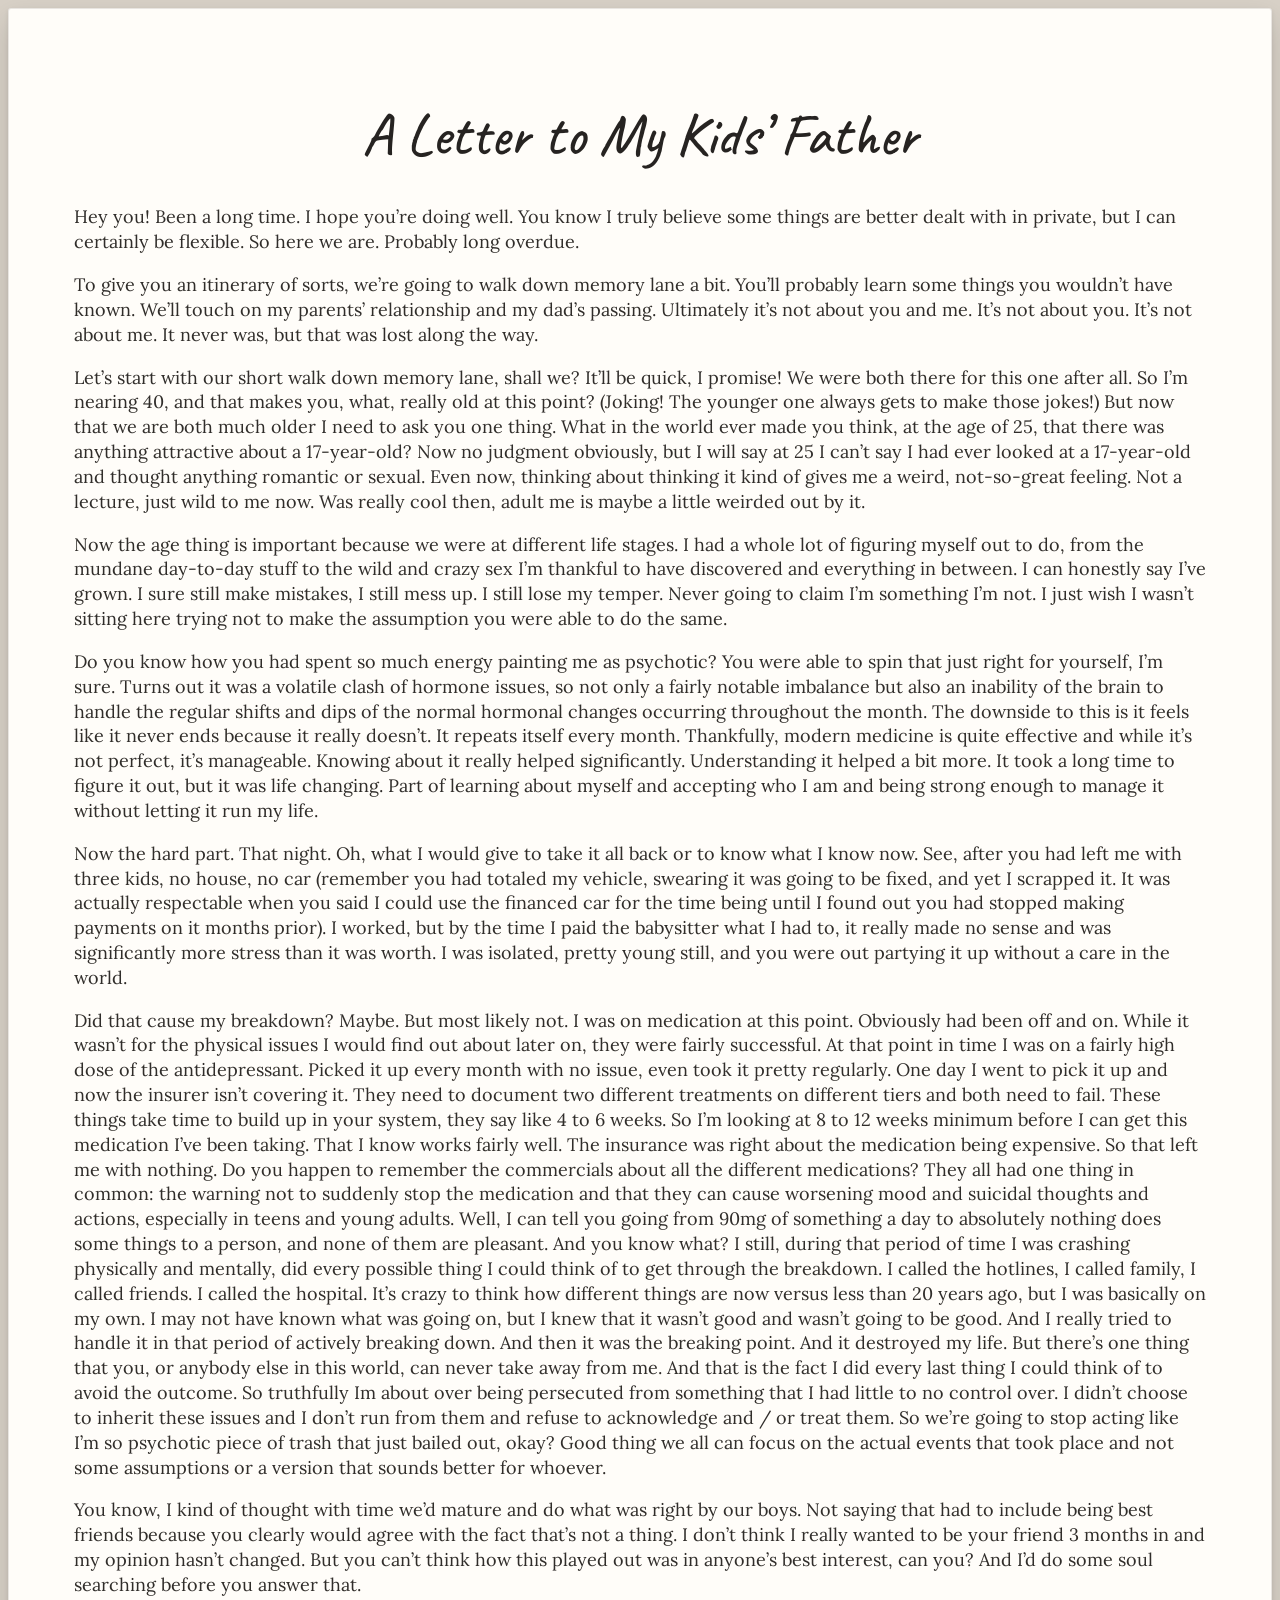
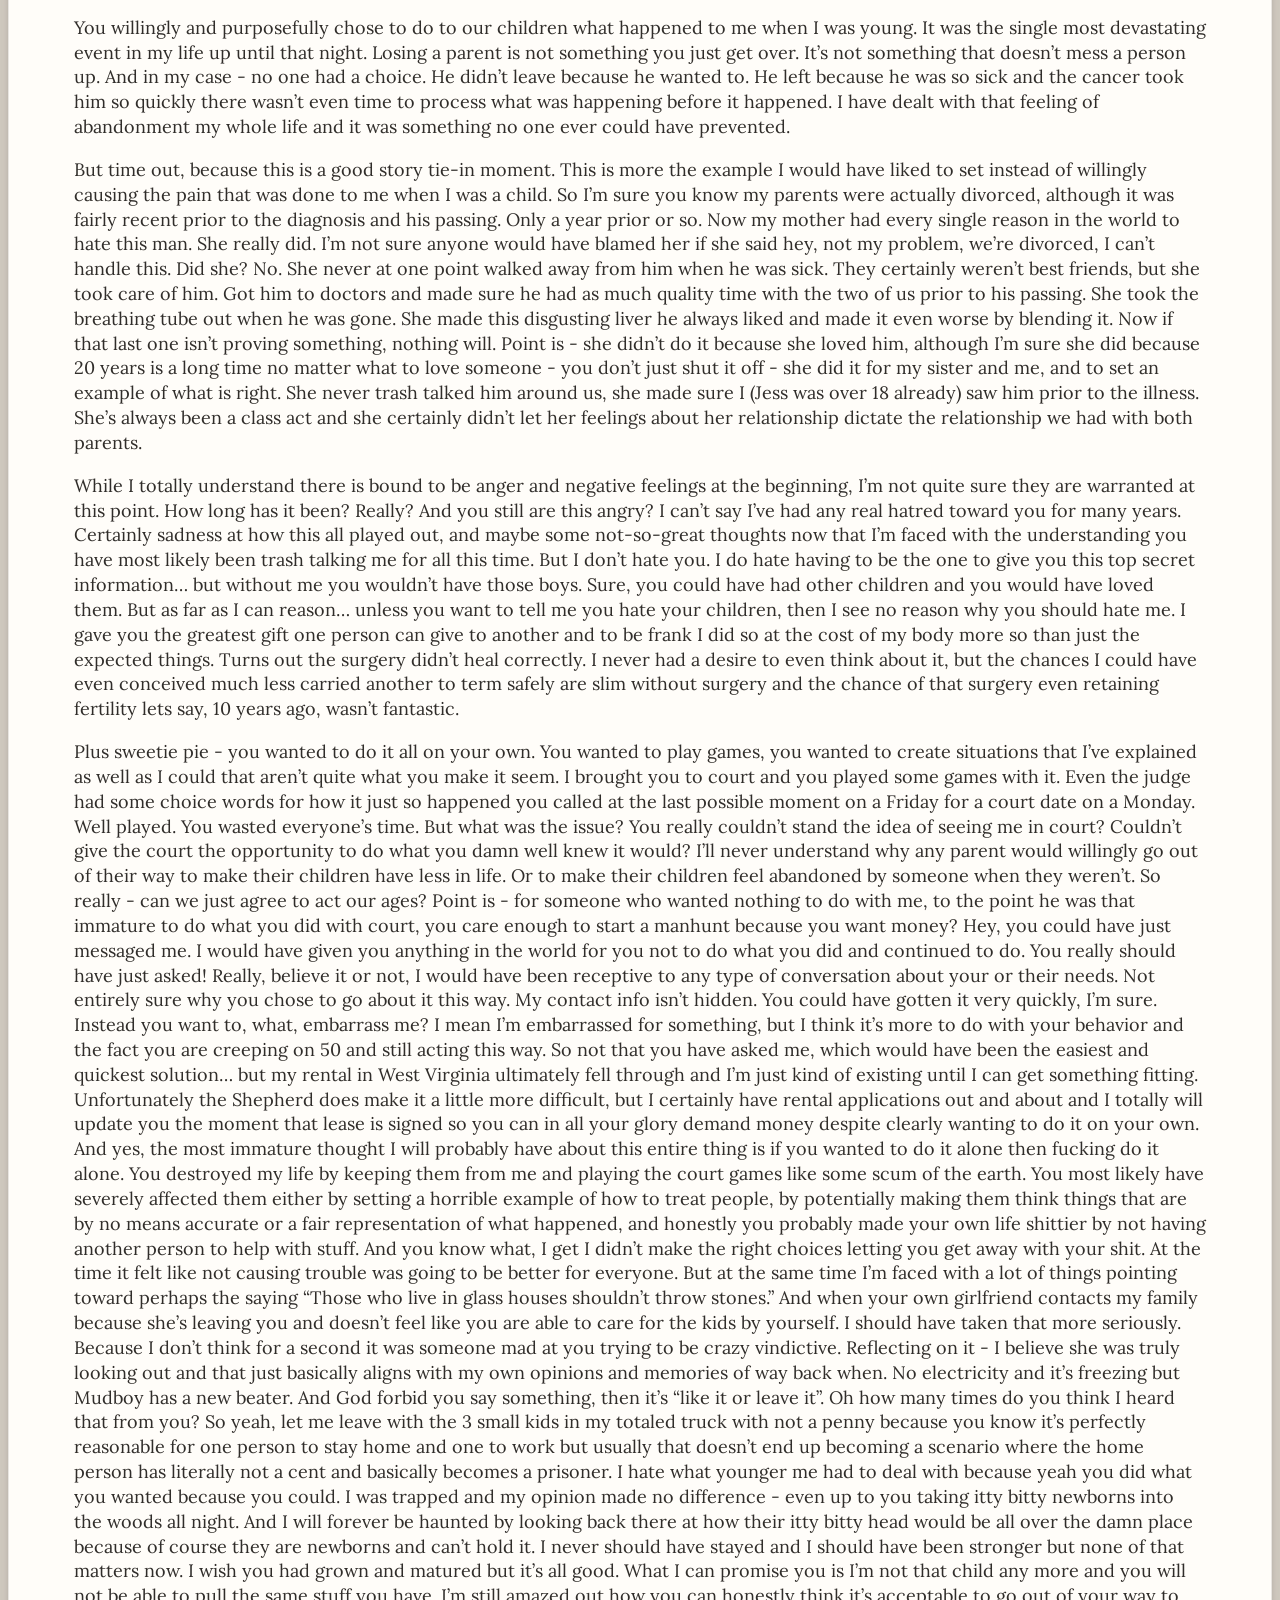
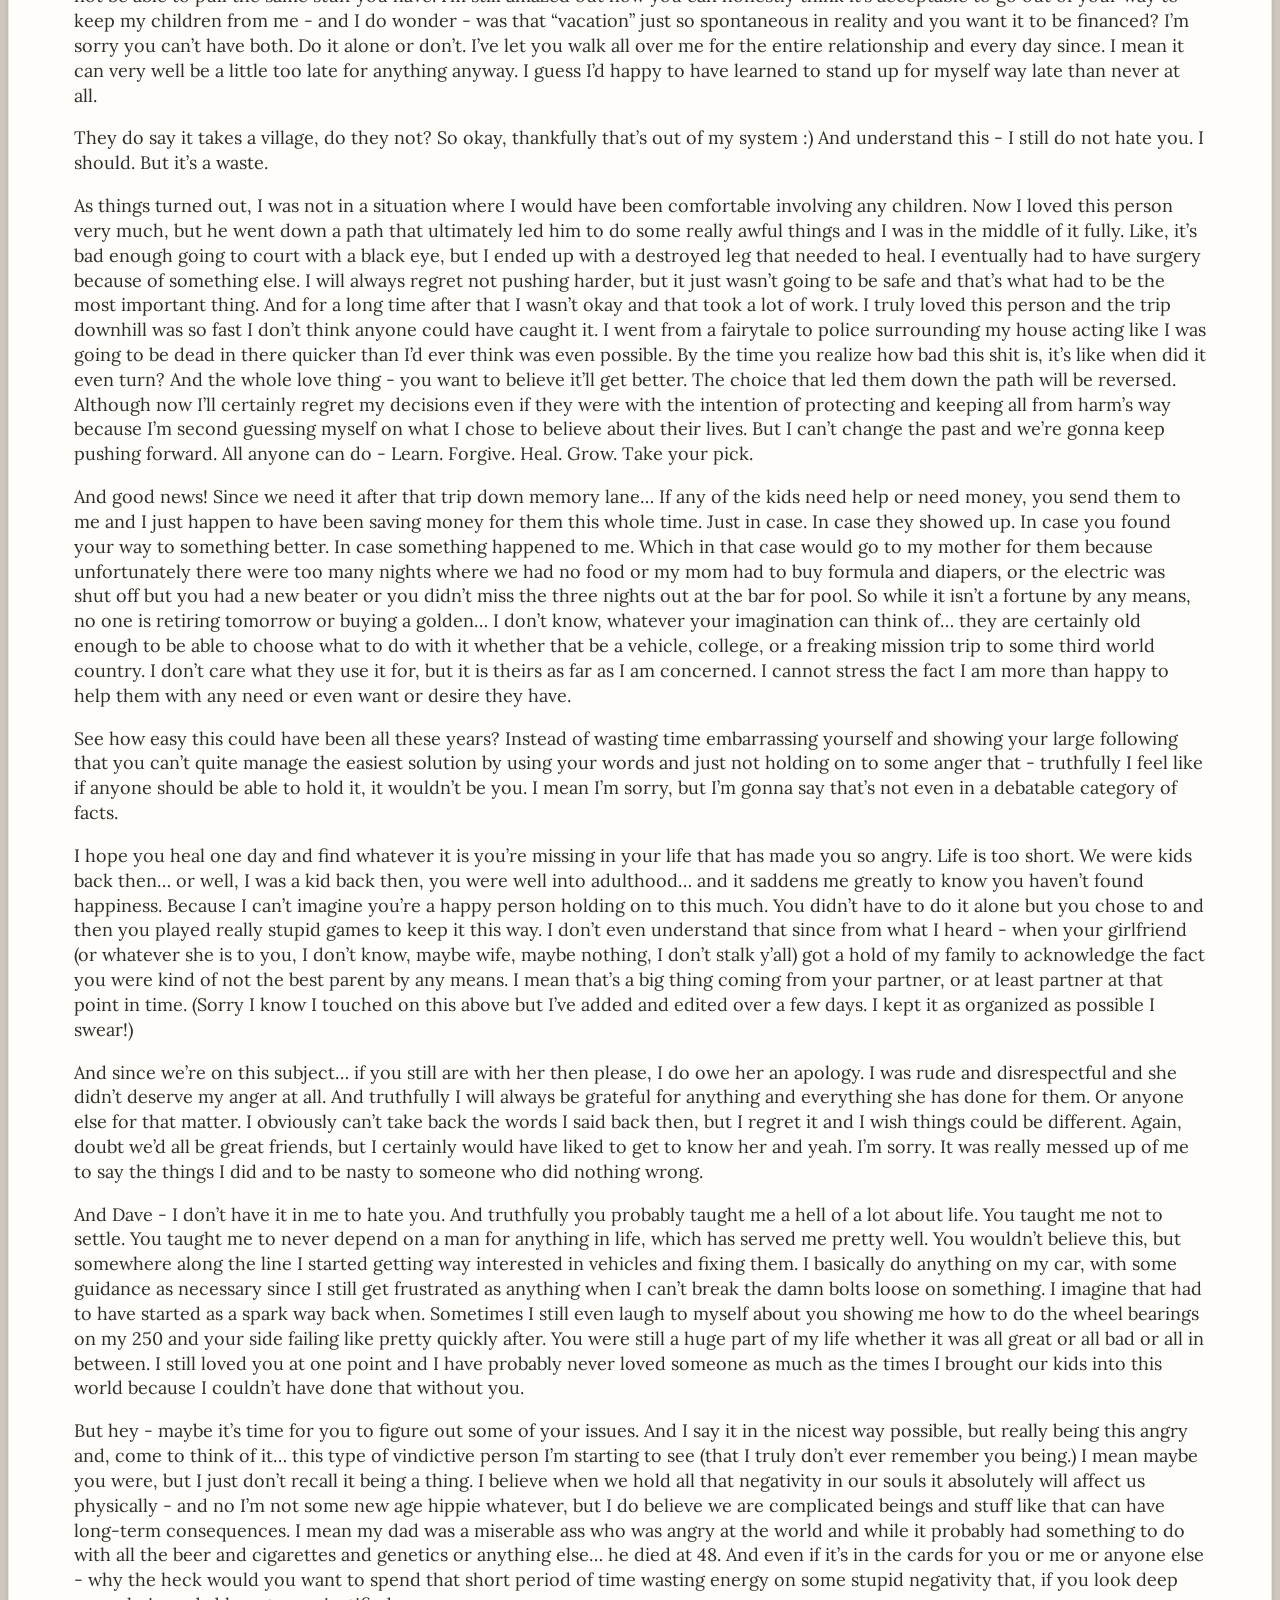
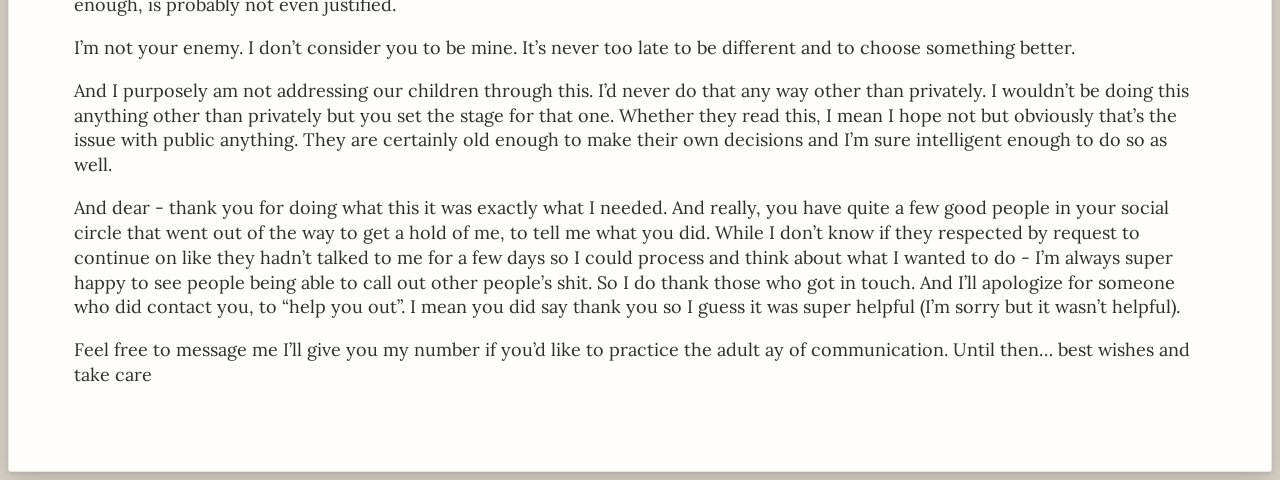
==== index.html @ f0674253 "Update index.html" ====
<!DOCTYPE html>
<html lang="en"> 
	<head> 
		<meta charset="UTF-8"> 
		<meta name="viewport" content="width=device-width, initial-scale=1.0"> 
		<title>A Letter to My Kids' Father</title>
		<link rel="preconnect" href="https://fonts.googleapis.com"> 
		<link rel="preconnect" href="https://fonts.gstatic.com" crossorigin> 	
		<link href="https://fonts.googleapis.com/css2?family=Caveat:wght@400;500;600&family=Lora:ital,wght@0,400;0,500;1,400&display=swap" rel="stylesheet"> 
		<link rel="stylesheet" href="style.css"> 
	</head>
 	<body>
	<div class="letter">
<h1>A Letter to My Kids’ Father</h1>

<p>Hey you! Been a long time. I hope you’re doing well. You know I truly believe some things are better dealt with in private, but I can certainly be flexible. So here we are. Probably long overdue.</p>

<p>To give you an itinerary of sorts, we’re going to walk down memory lane a bit. You’ll probably learn some things you wouldn’t have known. We’ll touch on my parents’ relationship and my dad’s passing. Ultimately it’s not about you and me. It’s not about you. It’s not about me. It never was, but that was lost along the way.</p>

<p>Let’s start with our short walk down memory lane, shall we? It’ll be quick, I promise! We were both there for this one after all. So I’m nearing 40, and that makes you, what, really old at this point? (Joking! The younger one always gets to make those jokes!) But now that we are both much older I need to ask you one thing. What in the world ever made you think, at the age of 25, that there was anything attractive about a 17-year-old? Now no judgment obviously, but I will say at 25 I can’t say I had ever looked at a 17-year-old and thought anything romantic or sexual. Even now, thinking about thinking it kind of gives me a weird, not-so-great feeling. Not a lecture, just wild to me now. Was really cool then, adult me is maybe a little weirded out by it.</p>

<p>Now the age thing is important because we were at different life stages. I had a whole lot of figuring myself out to do, from the mundane day-to-day stuff to the wild and crazy sex I’m thankful to have discovered and everything in between. I can honestly say I’ve grown. I sure still make mistakes, I still mess up. I still lose my temper. Never going to claim I’m something I’m not. I just wish I wasn’t sitting here trying not to make the assumption you were able to do the same.</p>

<p>Do you know how you had spent so much energy painting me as psychotic? You were able to spin that just right for yourself, I’m sure. Turns out it was a volatile clash of hormone issues, so not only a fairly notable imbalance but also an inability of the brain to handle the regular shifts and dips of the normal hormonal changes occurring throughout the month. The downside to this is it feels like it never ends because it really doesn’t. It repeats itself every month. Thankfully, modern medicine is quite effective and while it’s not perfect, it’s manageable. Knowing about it really helped significantly. Understanding it helped a bit more. It took a long time to figure it out, but it was life changing. Part of learning about myself and accepting who I am and being strong enough to manage it without letting it run my life.</p>

<p>Now the hard part. That night. Oh, what I would give to take it all back or to know what I know now. See, after you had left me with three kids, no house, no car (remember you had totaled my vehicle, swearing it was going to be fixed, and yet I scrapped it. It was actually respectable when you said I could use the financed car for the time being until I found out you had stopped making payments on it months prior). I worked, but by the time I paid the babysitter what I had to, it really made no sense and was significantly more stress than it was worth. I was isolated, pretty young still, and you were out partying it up without a care in the world.</p>

<p>Did that cause my breakdown? Maybe. But most likely not. I was on medication at this point. Obviously had been off and on. While it wasn’t for the physical issues I would find out about later on, they were fairly successful. At that point in time I was on a fairly high dose of the antidepressant. Picked it up every month with no issue, even took it pretty regularly. One day I went to pick it up and now the insurer isn’t covering it. They need to document two different treatments on different tiers and both need to fail. These things take time to build up in your system, they say like 4 to 6 weeks. So I’m looking at 8 to 12 weeks minimum before I can get this medication I’ve been taking. That I know works fairly well. The insurance was right about the medication being expensive. So that left me with nothing. Do you happen to remember the commercials about all the different medications? They all had one thing in common: the warning not to suddenly stop the medication and that they can cause worsening mood and suicidal thoughts and actions, especially in teens and young adults. Well, I can tell you going from 90mg of something a day to absolutely nothing does some things to a person, and none of them are pleasant. And you know what? I still, during that period of time I was crashing physically and mentally, did every possible thing I could think of to get through the breakdown. I called the hotlines, I called family, I called friends. I called the hospital. It’s crazy to think how different things are now versus less than 20 years ago, but I was basically on my own. I may not have known what was going on, but I knew that it wasn’t good and wasn’t going to be good. And I really tried to handle it in that period of actively breaking down. And then it was the breaking point. And it destroyed my life. But there’s one thing that you, or anybody else in this world, can never take away from me. And that is the fact I did every last thing I could think of to avoid the outcome. So truthfully Im about over being persecuted from something that I had little to no control over. I didn’t choose to inherit these issues and I don’t run from them and refuse to acknowledge and / or treat them. So we’re going to stop acting like I’m so psychotic piece of trash that just bailed out, okay? Good thing we all can focus on the actual events that took place and not some assumptions or a version that sounds better for whoever.</p>

<p>You know, I kind of thought with time we’d mature and do what was right by our boys. Not saying that had to include being best friends because you clearly would agree with the fact that’s not a thing. I don’t think I really wanted to be your friend 3 months in and my opinion hasn’t changed. But you can’t think how this played out was in anyone’s best interest, can you? And I’d do some soul searching before you answer that.</p>

<p>You willingly and purposefully chose to do to our children what happened to me when I was young. It was the single most devastating event in my life up until that night. Losing a parent is not something you just get over. It’s not something that doesn’t mess a person up. And in my case - no one had a choice. He didn’t leave because he wanted to. He left because he was so sick and the cancer took him so quickly there wasn’t even time to process what was happening before it happened. I have dealt with that feeling of abandonment my whole life and it was something no one ever could have prevented.</p>

<p>But time out, because this is a good story tie-in moment. This is more the example I would have liked to set instead of willingly causing the pain that was done to me when I was a child. So I’m sure you know my parents were actually divorced, although it was fairly recent prior to the diagnosis and his passing. Only a year prior or so. Now my mother had every single reason in the world to hate this man. She really did. I’m not sure anyone would have blamed her if she said hey, not my problem, we’re divorced, I can’t handle this. Did she? No. She never at one point walked away from him when he was sick. They certainly weren’t best friends, but she took care of him. Got him to doctors and made sure he had as much quality time with the two of us prior to his passing. She took the breathing tube out when he was gone. She made this disgusting liver he always liked and made it even worse by blending it. Now if that last one isn’t proving something, nothing will. Point is - she didn’t do it because she loved him, although I’m sure she did because 20 years is a long time no matter what to love someone - you don’t just shut it off - she did it for my sister and me, and to set an example of what is right. She never trash talked him around us, she made sure I (Jess was over 18 already) saw him prior to the illness. She’s always been a class act and she certainly didn’t let her feelings about her relationship dictate the relationship we had with both parents.</p>

<p>While I totally understand there is bound to be anger and negative feelings at the beginning, I’m not quite sure they are warranted at this point. How long has it been? Really? And you still are this angry? I can’t say I’ve had any real hatred toward you for many years. Certainly sadness at how this all played out, and maybe some not-so-great thoughts now that I’m faced with the understanding you have most likely been trash talking me for all this time. But I don’t hate you. I do hate having to be the one to give you this top secret information… but without me you wouldn’t have those boys. Sure, you could have had other children and you would have loved them. But as far as I can reason… unless you want to tell me you hate your children, then I see no reason why you should hate me. I gave you the greatest gift one person can give to another and to be frank I did so at the cost of my body more so than just the expected things. Turns out the surgery didn’t heal correctly. I never had a desire to even think about it, but the chances I could have even conceived much less carried another to term safely are slim without surgery and the chance of that surgery even retaining fertility lets say, 10 years ago, wasn’t fantastic.</p>

<p>Plus sweetie pie - you wanted to do it all on your own. You wanted to play games, you wanted to create situations that I’ve explained as well as I could that aren’t quite what you make it seem. I brought you to court and you played some games with it. Even the judge had some choice words for how it just so happened you called at the last possible moment on a Friday for a court date on a Monday. Well played. You wasted everyone’s time. But what was the issue? You really couldn’t stand the idea of seeing me in court? Couldn’t give the court the opportunity to do what you damn well knew it would? I’ll never understand why any parent would willingly go out of their way to make their children have less in life. Or to make their children feel abandoned by someone when they weren’t. So really - can we just agree to act our ages? Point is - for someone who wanted nothing to do with me, to the point he was that immature to do what you did with court, you care enough to start a manhunt because you want money? Hey, you could have just messaged me. I would have given you anything in the world for you not to do what you did and continued to do. You really should have just asked! Really, believe it or not, I would have been receptive to any type of conversation about your or their needs. Not entirely sure why you chose to go about it this way. My contact info isn’t hidden. You could have gotten it very quickly, I’m sure. Instead you want to, what, embarrass me? I mean I’m embarrassed for something, but I think it’s more to do with your behavior and the fact you are creeping on 50 and still acting this way. So not that you have asked me, which would have been the easiest and quickest solution… but my rental in West Virginia ultimately fell through and I’m just kind of existing until I can get something fitting. Unfortunately the Shepherd does make it a little more difficult, but I certainly have rental applications out and about and I totally will update you the moment that lease is signed so you can in all your glory demand money despite clearly wanting to do it on your own. And yes, the most immature thought I will probably have about this entire thing is if you wanted to do it alone then fucking do it alone. You destroyed my life by keeping them from me and playing the court games like some scum of the earth. You most likely have severely affected them either by setting a horrible example of how to treat people, by potentially making them think things that are by no means accurate or a fair representation of what happened, and honestly you probably made your own life shittier by not having another person to help with stuff. And you know what, I get I didn’t make the right choices letting you get away with your shit. At the time it felt like not causing trouble was going to be better for everyone. But at the same time I’m faced with a lot of things pointing toward perhaps the saying “Those who live in glass houses shouldn’t throw stones.” And when your own girlfriend contacts my family because she’s leaving you and doesn’t feel like you are able to care for the kids by yourself. I should have taken that more seriously. Because I don’t think for a second it was someone mad at you trying to be crazy vindictive. Reflecting on it - I believe she was truly looking out and that just basically aligns with my own opinions and memories of way back when. No electricity and it’s freezing but Mudboy has a new beater. And God forbid you say something, then it’s “like it or leave it”. Oh how many times do you think I heard that from you? So yeah, let me leave with the 3 small kids in my totaled truck with not a penny because you know it’s perfectly reasonable for one person to stay home and one to work but usually that doesn’t end up becoming a scenario where the home person has literally not a cent and basically becomes a prisoner. I hate what younger me had to deal with because yeah you did what you wanted because you could. I was trapped and my opinion made no difference - even up to you taking itty bitty newborns into the woods all night. And I will forever be haunted by looking back there at how their itty bitty head would be all over the damn place because of course they are newborns and can’t hold it. I never should have stayed and I should have been stronger but none of that matters now. I wish you had grown and matured but it’s all good. What I can promise you is I’m not that child any more and you will not be able to pull the same stuff you have. I’m still amazed out how you can honestly think it’s acceptable to go out of your way to keep my children from me - and I do wonder - was that “vacation” just so spontaneous in reality and you want it to be financed? I’m sorry you can’t have both. Do it alone or don’t. I’ve let you walk all over me for the entire relationship and every day since. I mean it can very well be a little too late for anything anyway. I guess I’d happy to have learned to stand up for myself way late than never at all.</p>

<p>They do say it takes a village, do they not? So okay, thankfully that’s out of my system :) And understand this - I still do not hate you. I should. But it’s a waste.</p>

<p>As things turned out, I was not in a situation where I would have been comfortable involving any children. Now I loved this person very much, but he went down a path that ultimately led him to do some really awful things and I was in the middle of it fully. Like, it’s bad enough going to court with a black eye, but I ended up with a destroyed leg that needed to heal. I eventually had to have surgery because of something else. I will always regret not pushing harder, but it just wasn’t going to be safe and that’s what had to be the most important thing. And for a long time after that I wasn’t okay and that took a lot of work. I truly loved this person and the trip downhill was so fast I don’t think anyone could have caught it. I went from a fairytale to police surrounding my house acting like I was going to be dead in there quicker than I’d ever think was even possible. By the time you realize how bad this shit is, it’s like when did it even turn? And the whole love thing - you want to believe it’ll get better. The choice that led them down the path will be reversed. Although now I’ll certainly regret my decisions even if they were with the intention of protecting and keeping all from harm’s way because I’m second guessing myself on what I chose to believe about their lives. But I can’t change the past and we’re gonna keep pushing forward. All anyone can do - Learn. Forgive. Heal. Grow. Take your pick.</p>

<p>And good news! Since we need it after that trip down memory lane… If any of the kids need help or need money, you send them to me and I just happen to have been saving money for them this whole time. Just in case. In case they showed up. In case you found your way to something better. In case something happened to me. Which in that case would go to my mother for them because unfortunately there were too many nights where we had no food or my mom had to buy formula and diapers, or the electric was shut off but you had a new beater or you didn’t miss the three nights out at the bar for pool. So while it isn’t a fortune by any means, no one is retiring tomorrow or buying a golden… I don’t know, whatever your imagination can think of… they are certainly old enough to be able to choose what to do with it whether that be a vehicle, college, or a freaking mission trip to some third world country. I don’t care what they use it for, but it is theirs as far as I am concerned. I cannot stress the fact I am more than happy to help them with any need or even want or desire they have.</p>

<p>See how easy this could have been all these years? Instead of wasting time embarrassing yourself and showing your large following that you can’t quite manage the easiest solution by using your words and just not holding on to some anger that - truthfully I feel like if anyone should be able to hold it, it wouldn’t be you. I mean I’m sorry, but I’m gonna say that’s not even in a debatable category of facts.</p>

<p>I hope you heal one day and find whatever it is you’re missing in your life that has made you so angry. Life is too short. We were kids back then… or well, I was a kid back then, you were well into adulthood… and it saddens me greatly to know you haven’t found happiness. Because I can’t imagine you’re a happy person holding on to this much. You didn’t have to do it alone but you chose to and then you played really stupid games to keep it this way. I don’t even understand that since from what I heard - when your girlfriend (or whatever she is to you, I don’t know, maybe wife, maybe nothing, I don’t stalk y’all) got a hold of my family to acknowledge the fact you were kind of not the best parent by any means. I mean that’s a big thing coming from your partner, or at least partner at that point in time. (Sorry I know I touched on this above but I’ve added and edited over a few days. I kept it as organized as possible I swear!)</p>

<p>And since we’re on this subject… if you still are with her then please, I do owe her an apology. I was rude and disrespectful and she didn’t deserve my anger at all. And truthfully I will always be grateful for anything and everything she has done for them. Or anyone else for that matter. I obviously can’t take back the words I said back then, but I regret it and I wish things could be different. Again, doubt we’d all be great friends, but I certainly would have liked to get to know her and yeah. I’m sorry. It was really messed up of me to say the things I did and to be nasty to someone who did nothing wrong.</p>

<p>And Dave - I don’t have it in me to hate you. And truthfully you probably taught me a hell of a lot about life. You taught me not to settle. You taught me to never depend on a man for anything in life, which has served me pretty well. You wouldn’t believe this, but somewhere along the line I started getting way interested in vehicles and fixing them. I basically do anything on my car, with some guidance as necessary since I still get frustrated as anything when I can’t break the damn bolts loose on something. I imagine that had to have started as a spark way back when. Sometimes I still even laugh to myself about you showing me how to do the wheel bearings on my 250 and your side failing like pretty quickly after. You were still a huge part of my life whether it was all great or all bad or all in between. I still loved you at one point and I have probably never loved someone as much as the times I brought our kids into this world because I couldn’t have done that without you.</p>

<p>But hey - maybe it’s time for you to figure out some of your issues. And I say it in the nicest way possible, but really being this angry and, come to think of it… this type of vindictive person I’m starting to see (that I truly don’t ever remember you being.) I mean maybe you were, but I just don’t recall it being a thing. I believe when we hold all that negativity in our souls it absolutely will affect us physically - and no I’m not some new age hippie whatever, but I do believe we are complicated beings and stuff like that can have long-term consequences. I mean my dad was a miserable ass who was angry at the world and while it probably had something to do with all the beer and cigarettes and genetics or anything else… he died at 48. And even if it’s in the cards for you or me or anyone else - why the heck would you want to spend that short period of time wasting energy on some stupid negativity that, if you look deep enough, is probably not even justified.</p>

<p>I’m not your enemy. I don’t consider you to be mine. It’s never too late to be different and to choose something better.</p>

<p>And I purposely am not addressing our children through this. I’d never do that any way other than privately. I wouldn’t be doing this anything other than privately but you set the stage for that one. Whether they read this, I mean I hope not but obviously that’s the issue with public anything. They are certainly old enough to make their own decisions and I’m sure intelligent enough to do so as well.</p>

<p>And dear - thank you for doing what this it was exactly what I needed. And really, you have quite a few good people in your social circle that went out of the way to get a hold of me, to tell me what you did. While I don’t know if they respected by request to continue on like they hadn’t talked to me for a few days so I could process and think about what I wanted to do - I’m always super happy to see people being able to call out other people’s shit. So I do thank those who got in touch. And I’ll apologize for someone who did contact you, to “help you out”. I mean you did say thank you so I guess it was super helpful (I’m sorry but it wasn’t helpful).</p>

<p>Feel free to message me I’ll give you my number if you’d like to practice the adult ay of communication. Until then… best wishes and take care</p>

</div>

<script>
	window.onload = function () {
		alert(“While I know the website name is ihatedavedemsey it was just copying another website always on the radio. It’s meant to be short and memorable. It’s supposed to catch your eye. I do not hate anyone.”);
	};
</script>
</body> 
</html>
---- style.css ----
*{ box-sizing: border-box; }

		body { margin: 0; padding: 60px 25px;
		/* Outer background/frame */
		background-color: #d8d1c7;
		color: #302d2a;
		
		font-family: "Lora", Georgia, serif;
		font-size: 18px;
		line-height: 1.38;
		}
		
		.letter { width: 100%; max-width: 900px; margin: 0 auto;
		padding: 55px 65px 65px;
		
		/* Warm paper color */
		background-color: #fffdf9;
		
		/* Very subtle edge around the paper */
		border: 1px solid rgba(70, 60, 50, 0.12);
		
		/* Gives the page some depth */
		box-shadow:
		    0 2px 4px rgba(0, 0, 0, 0.08),
		    0 12px 30px rgba(0, 0, 0, 0.14);
		
		border-radius: 3px;
		}
		h1 { margin-top: 5px; margin-bottom: 45px;
		font-family: "Caveat", cursive;
		font-size: 3.7rem;
		font-weight: 500;
		line-height: 1.05;
		
		text-align: center;
		color: #262321;
		}
		p { margin-top: 0; margin-bottom: 1.35em; text-align: left; }
		/@media (max-width: 600px) { body { padding: 25px 12px; font-size: 17px; line-height: 1.4; }
	.letter {
    padding: 35px 24px 40px;
		}
		
		h1 {
		    font-size: 2.8rem;
		    margin-bottom: 32px;
		}
		
		p {
		    margin-bottom: 1.25em;
		}
		}
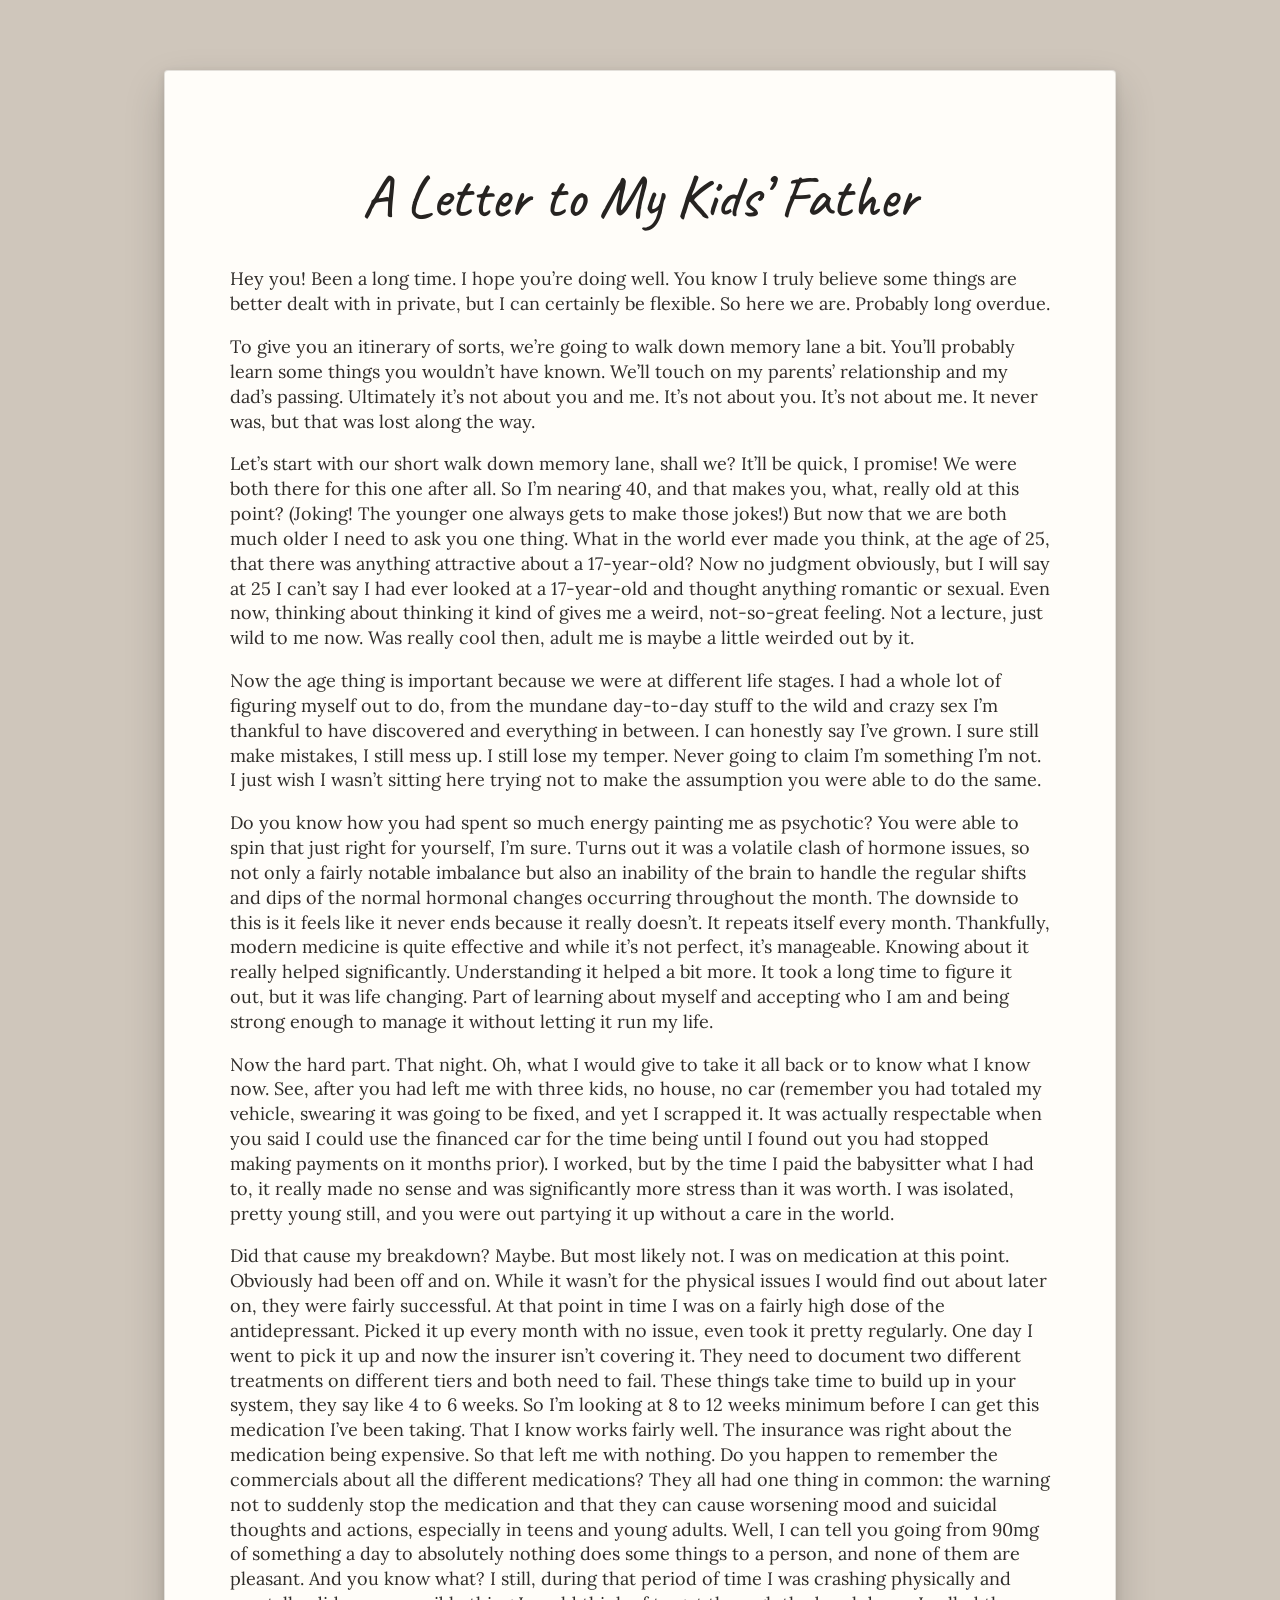
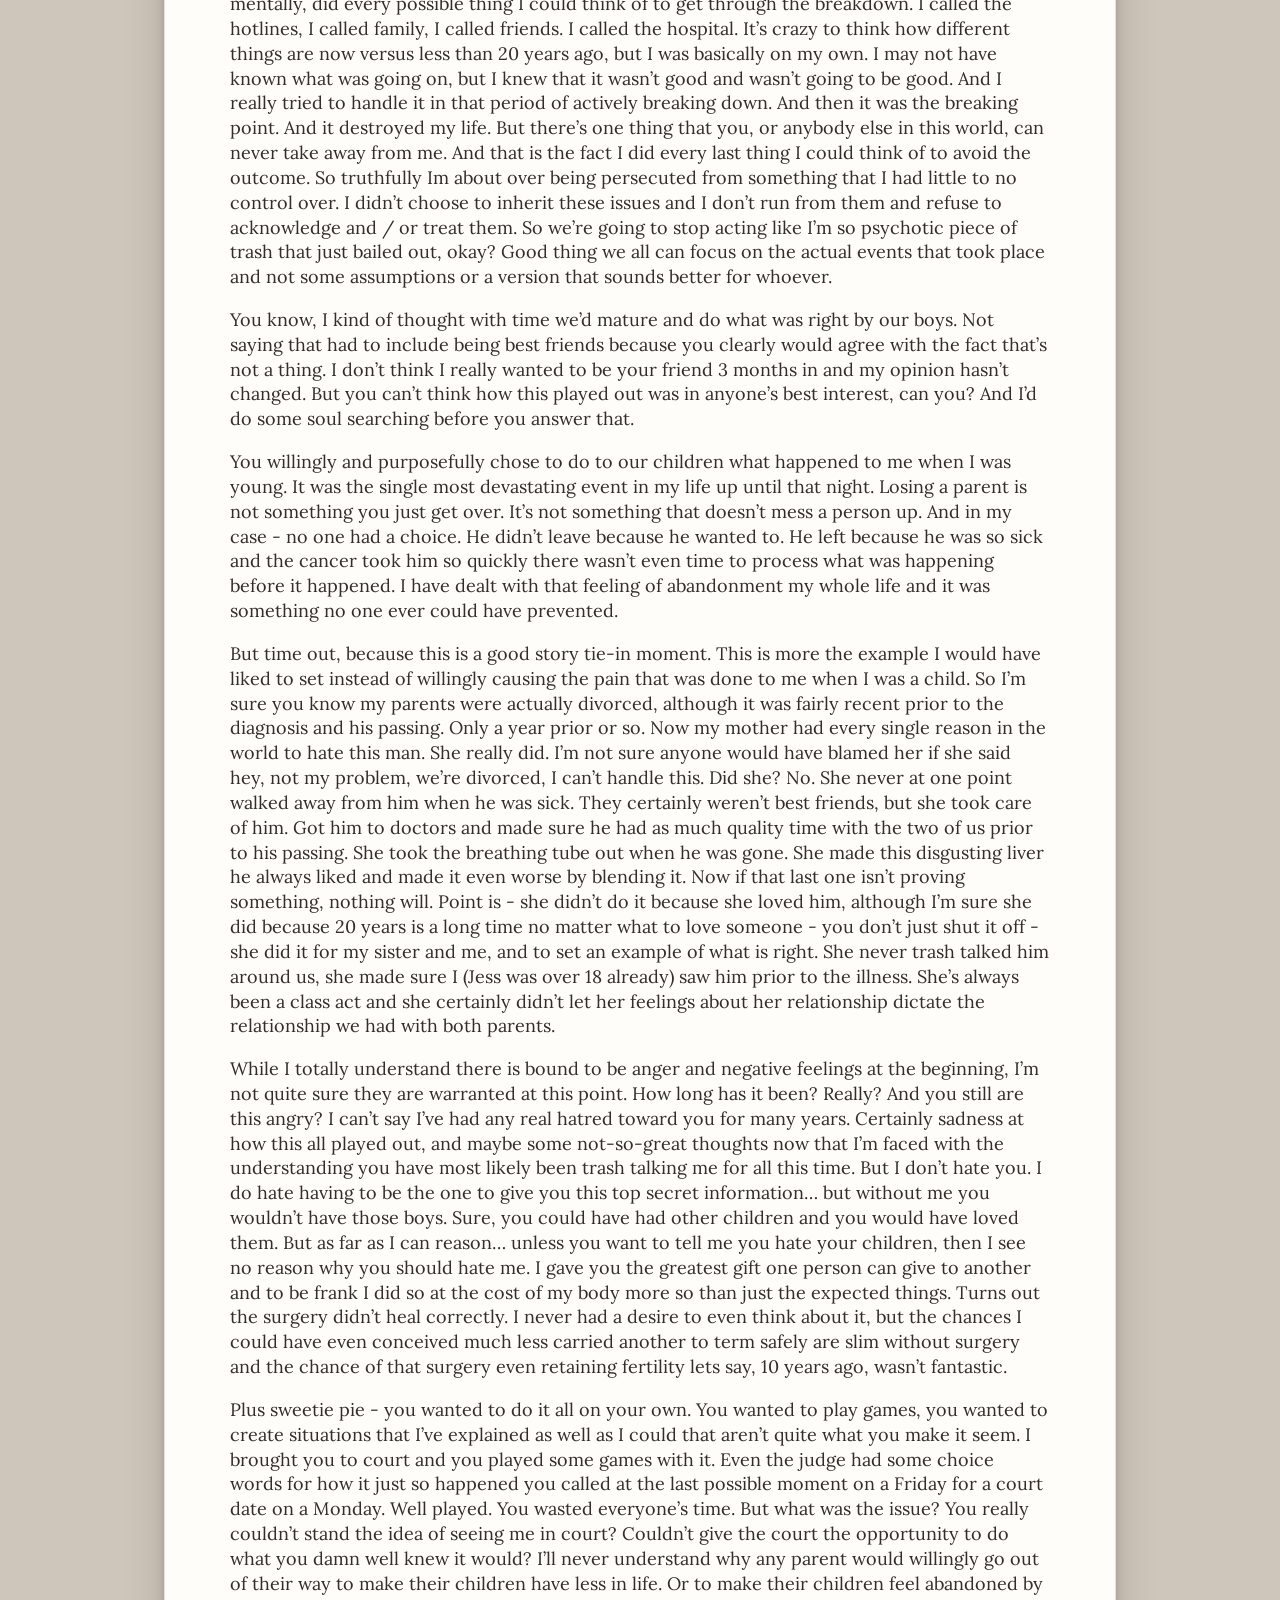
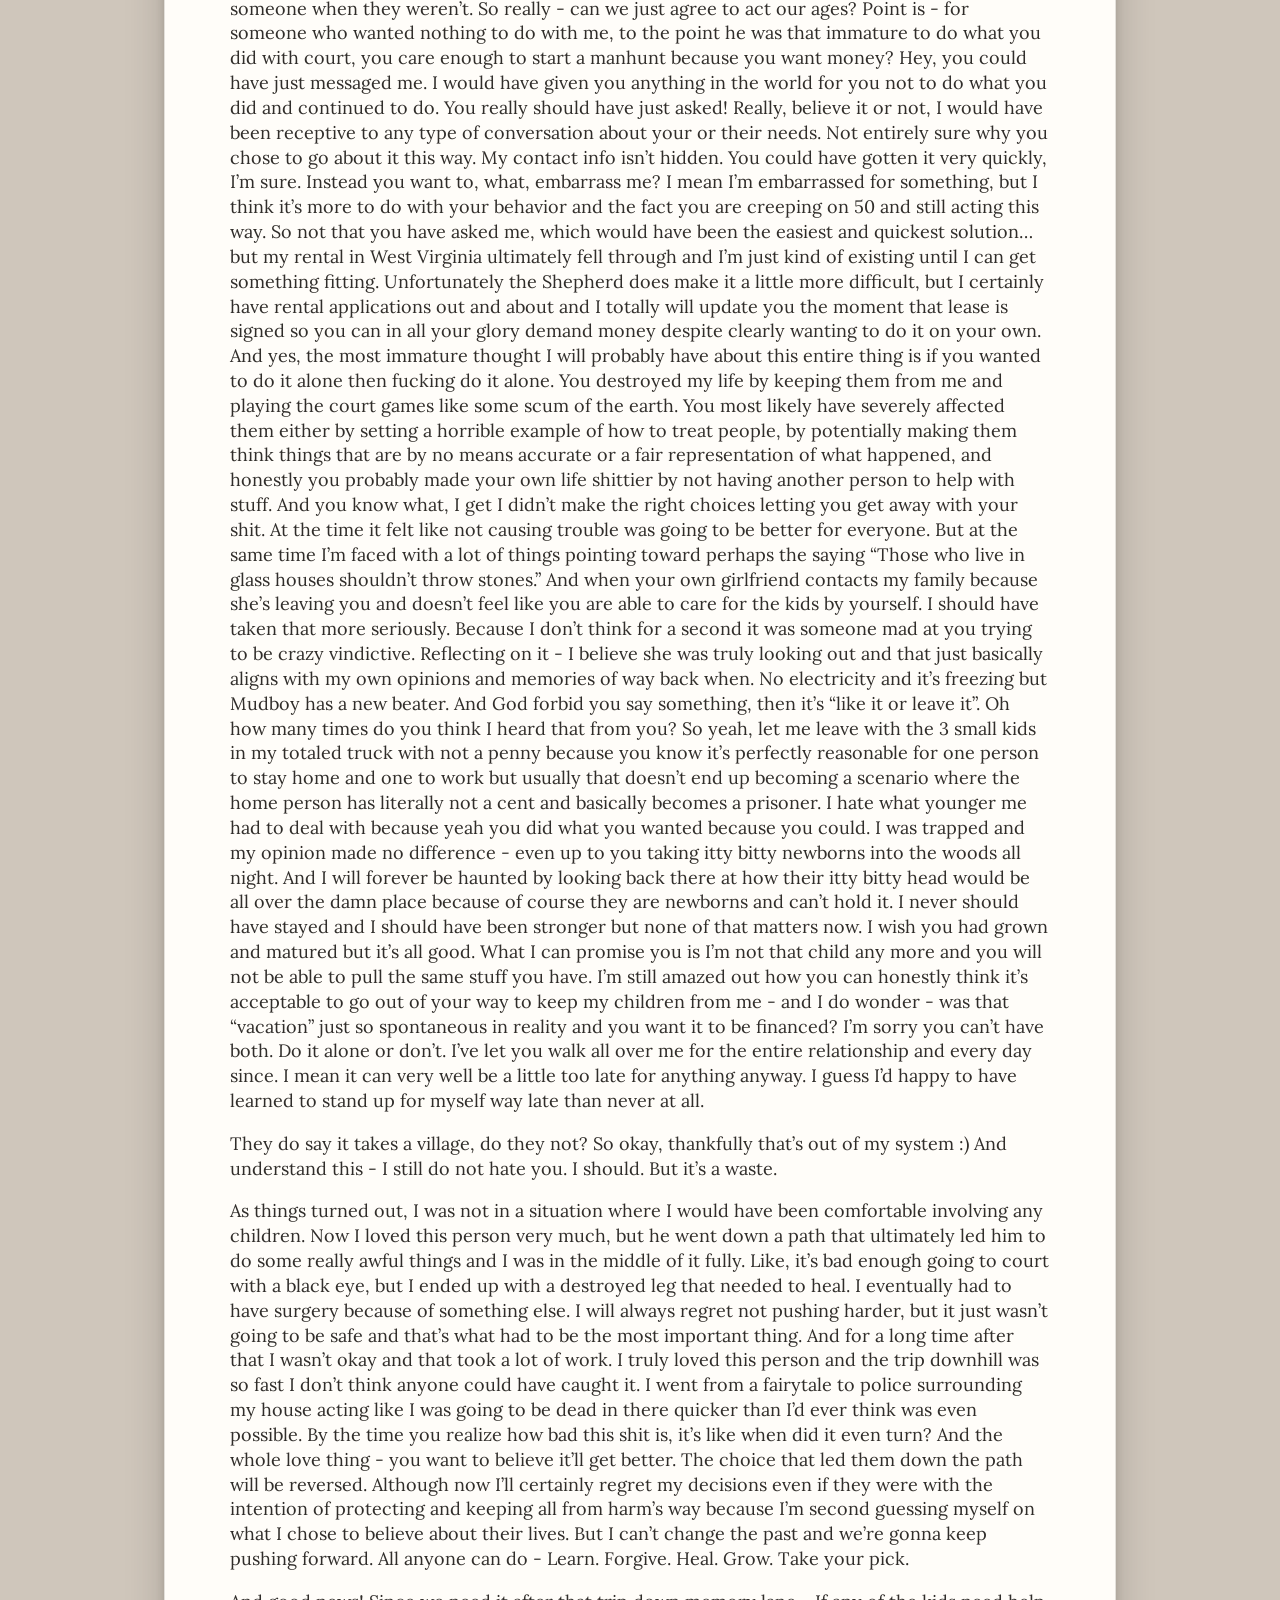
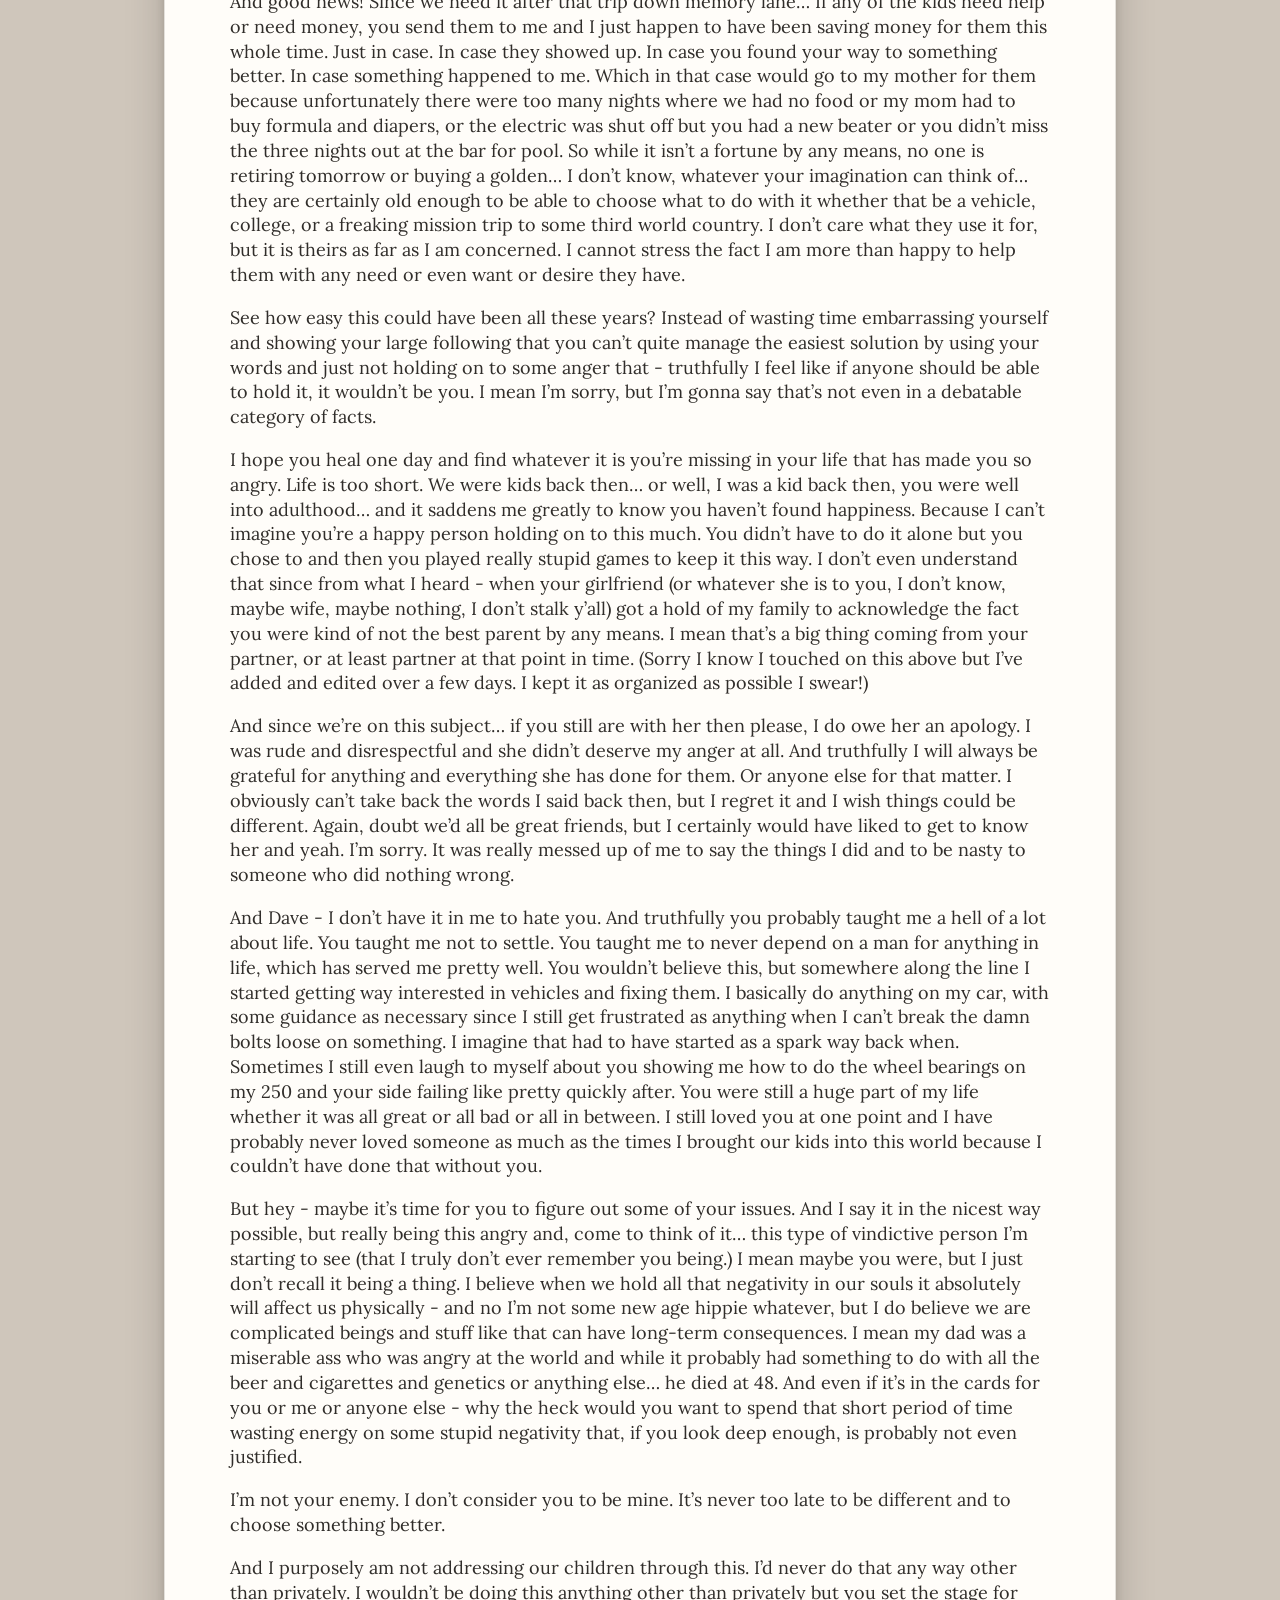
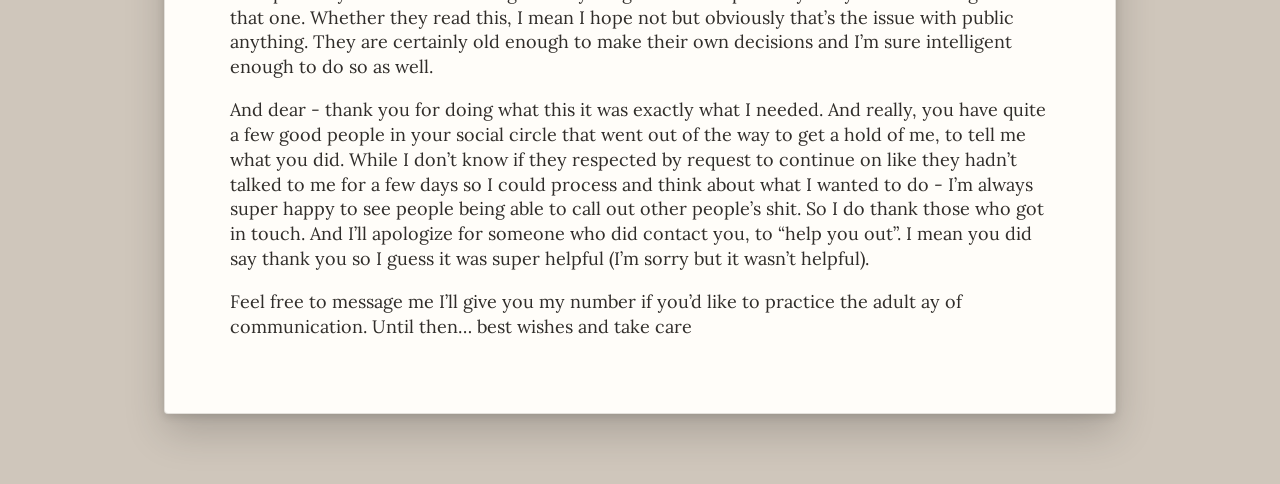
==== commit bda773ef: "Update index.html" ====
--- a/index.html
+++ b/index.html
@@ -65,7 +65,9 @@
 
 <script>
 	window.onload = function () {
-		alert(“While I know the website name is ihatedavedemsey it was just copying another website always on the radio. It’s meant to be short and memorable. It’s supposed to catch your eye. I do not hate anyone.”);
+		alert(`While I know the website name is ihatedavedemsey it’s meant 
+		to be short and memorable. It’s supposed to catch your eye. 
+		I do not hate anyone.`);
 	};
 </script>
 </body> 
--- a/style.css
+++ b/style.css
@@ -2,37 +2,35 @@
 box-sizing: border-box;  }
 
-		body { -margin: 0; -padding: 60px 25px;
-		/* Outer background/frame */
-		background-color: #d8d1c7;
-		color: #302d2a;
-		
-		font-family: "Lora", Georgia, serif;
-		font-size: 18px;
-		line-height: 1.38;
-		}
-		
-		.letter { -width: 100%; -max-width: 900px; -margin: 0 auto;
-		padding: 55px 65px 65px;
-		
-		/* Warm paper color */
-		background-color: #fffdf9;
-		
-		/* Very subtle edge around the paper */
-		border: 1px solid rgba(70, 60, 50, 0.12);
-		
-		/* Gives the page some depth */
-		box-shadow:
-		    0 2px 4px rgba(0, 0, 0, 0.08),
-		    0 12px 30px rgba(0, 0, 0, 0.14);
-		
-		border-radius: 3px;
-		}
+		body {
+    margin: 0;
+    padding: 70px 40px;
+
+    background-color: #cfc6bb;
+    color: #302d2a;
+
+    font-family: "Lora", Georgia, serif;
+    font-size: 18px;
+    line-height: 1.38;
+}
+
+.letter {
+    width: 80%;
+    max-width: 820px;
+    margin: 0 auto;
+
+    padding: 55px 65px;
+
+    background-color: #fffdf9;
+
+    border: 1px solid rgba(70, 60, 50, 0.15);
+
+    box-shadow:
+        0 3px 8px rgba(0, 0, 0, 0.12),
+        0 18px 40px rgba(0, 0, 0, 0.18);
+
+    border-radius: 4px;
+}
 		h1 {  margin-top: 5px;  margin-bottom: 45px;
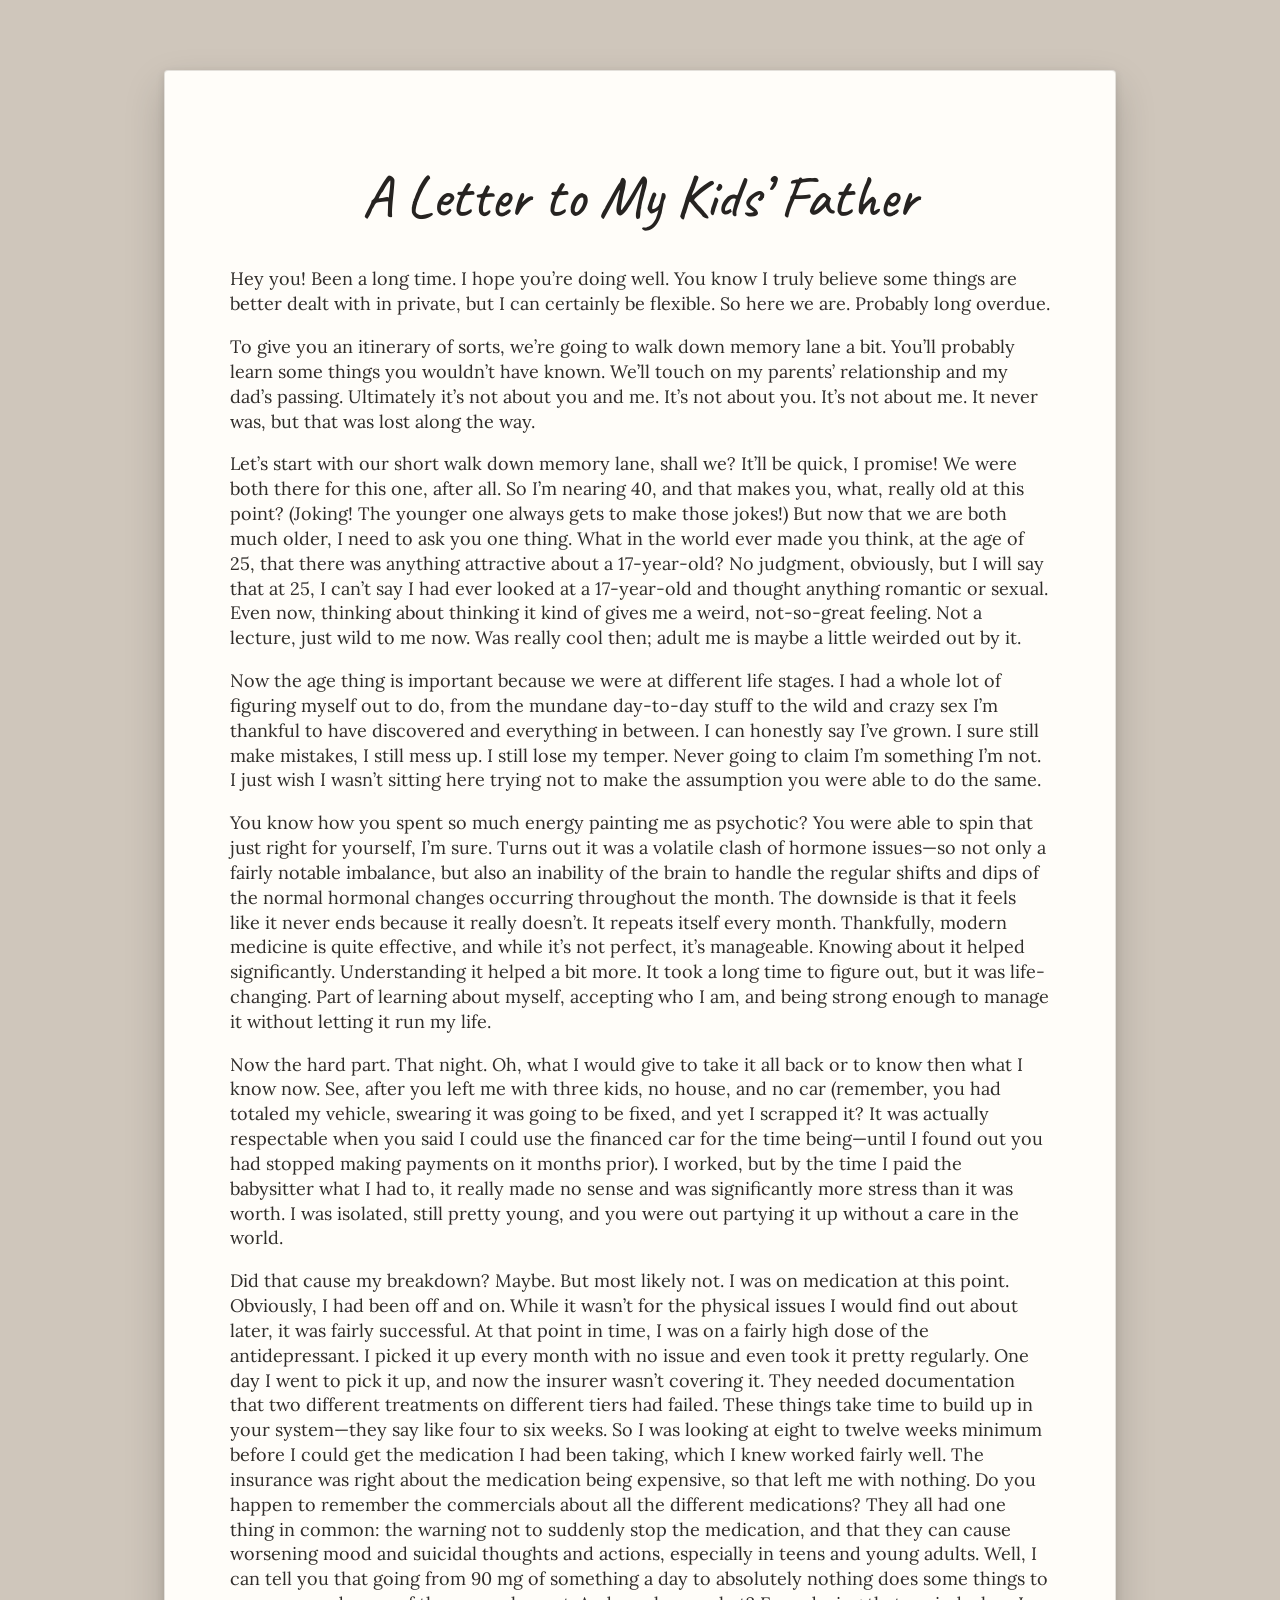
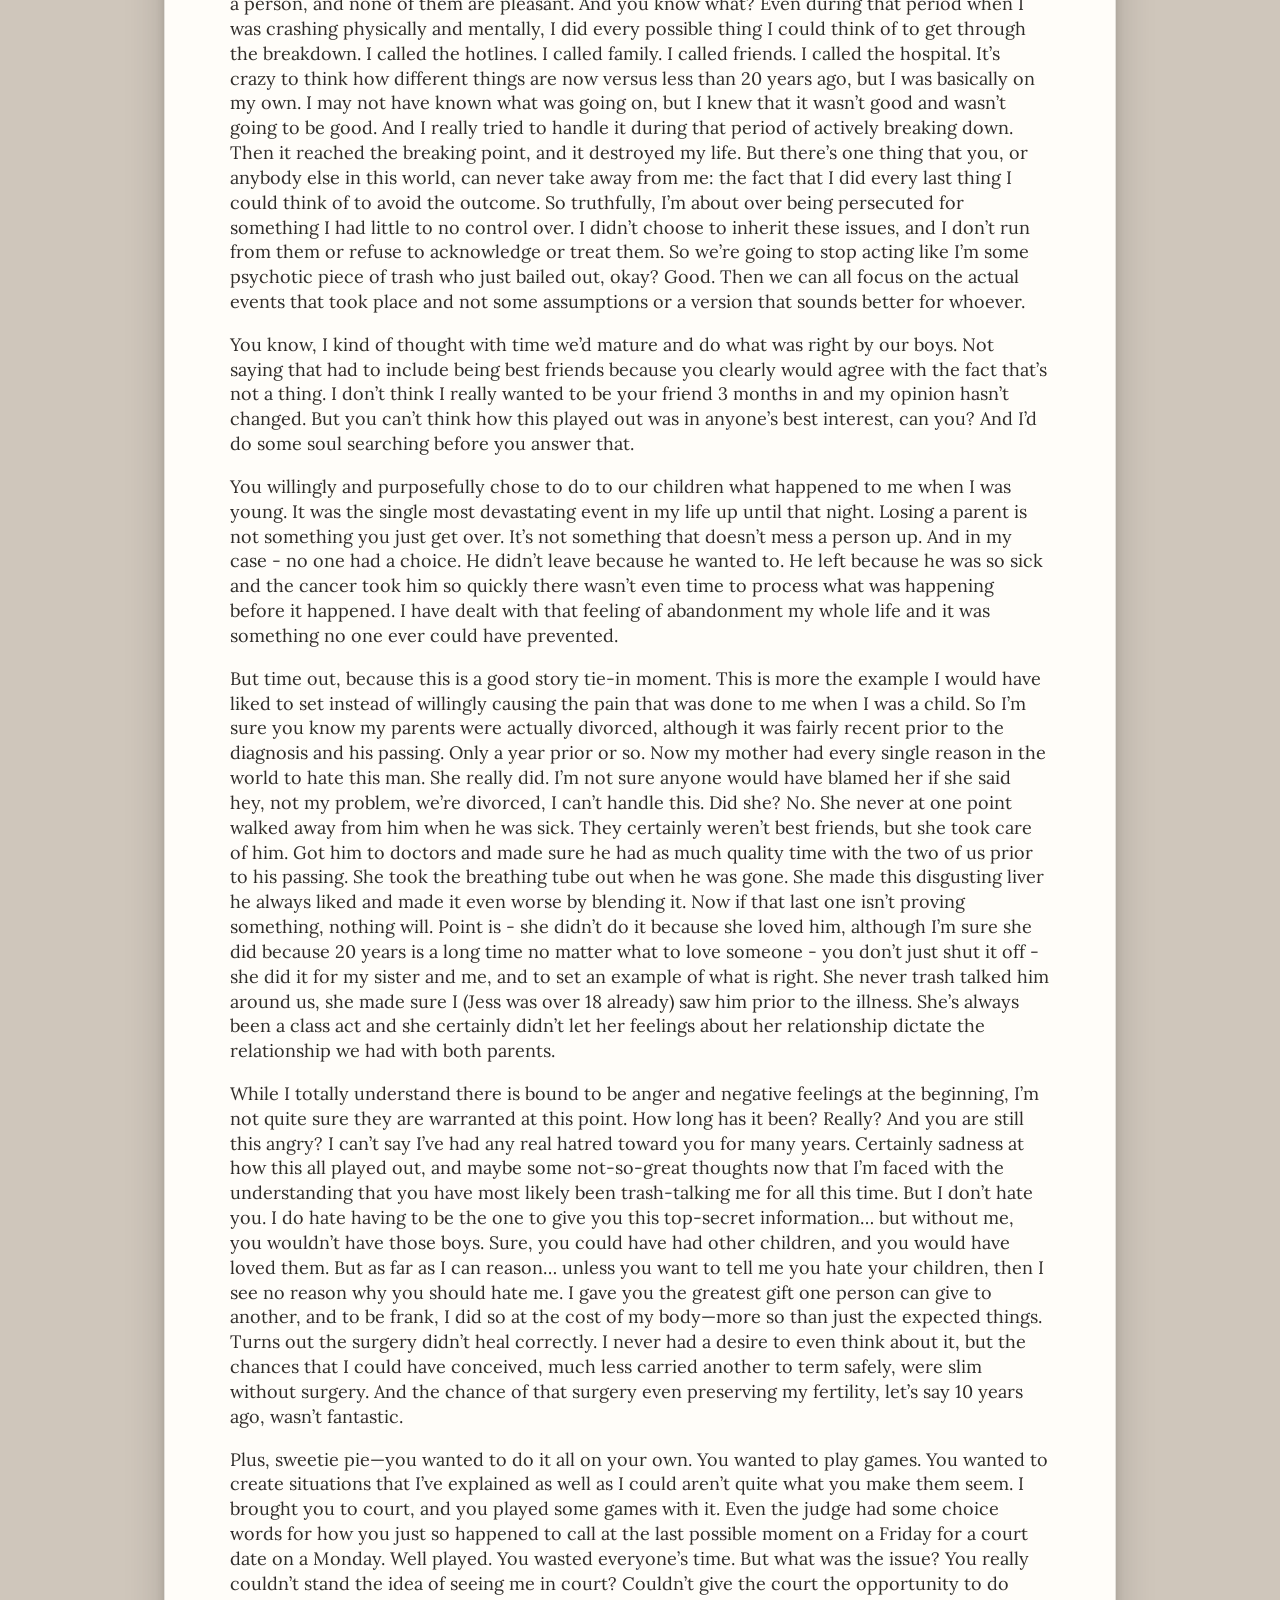
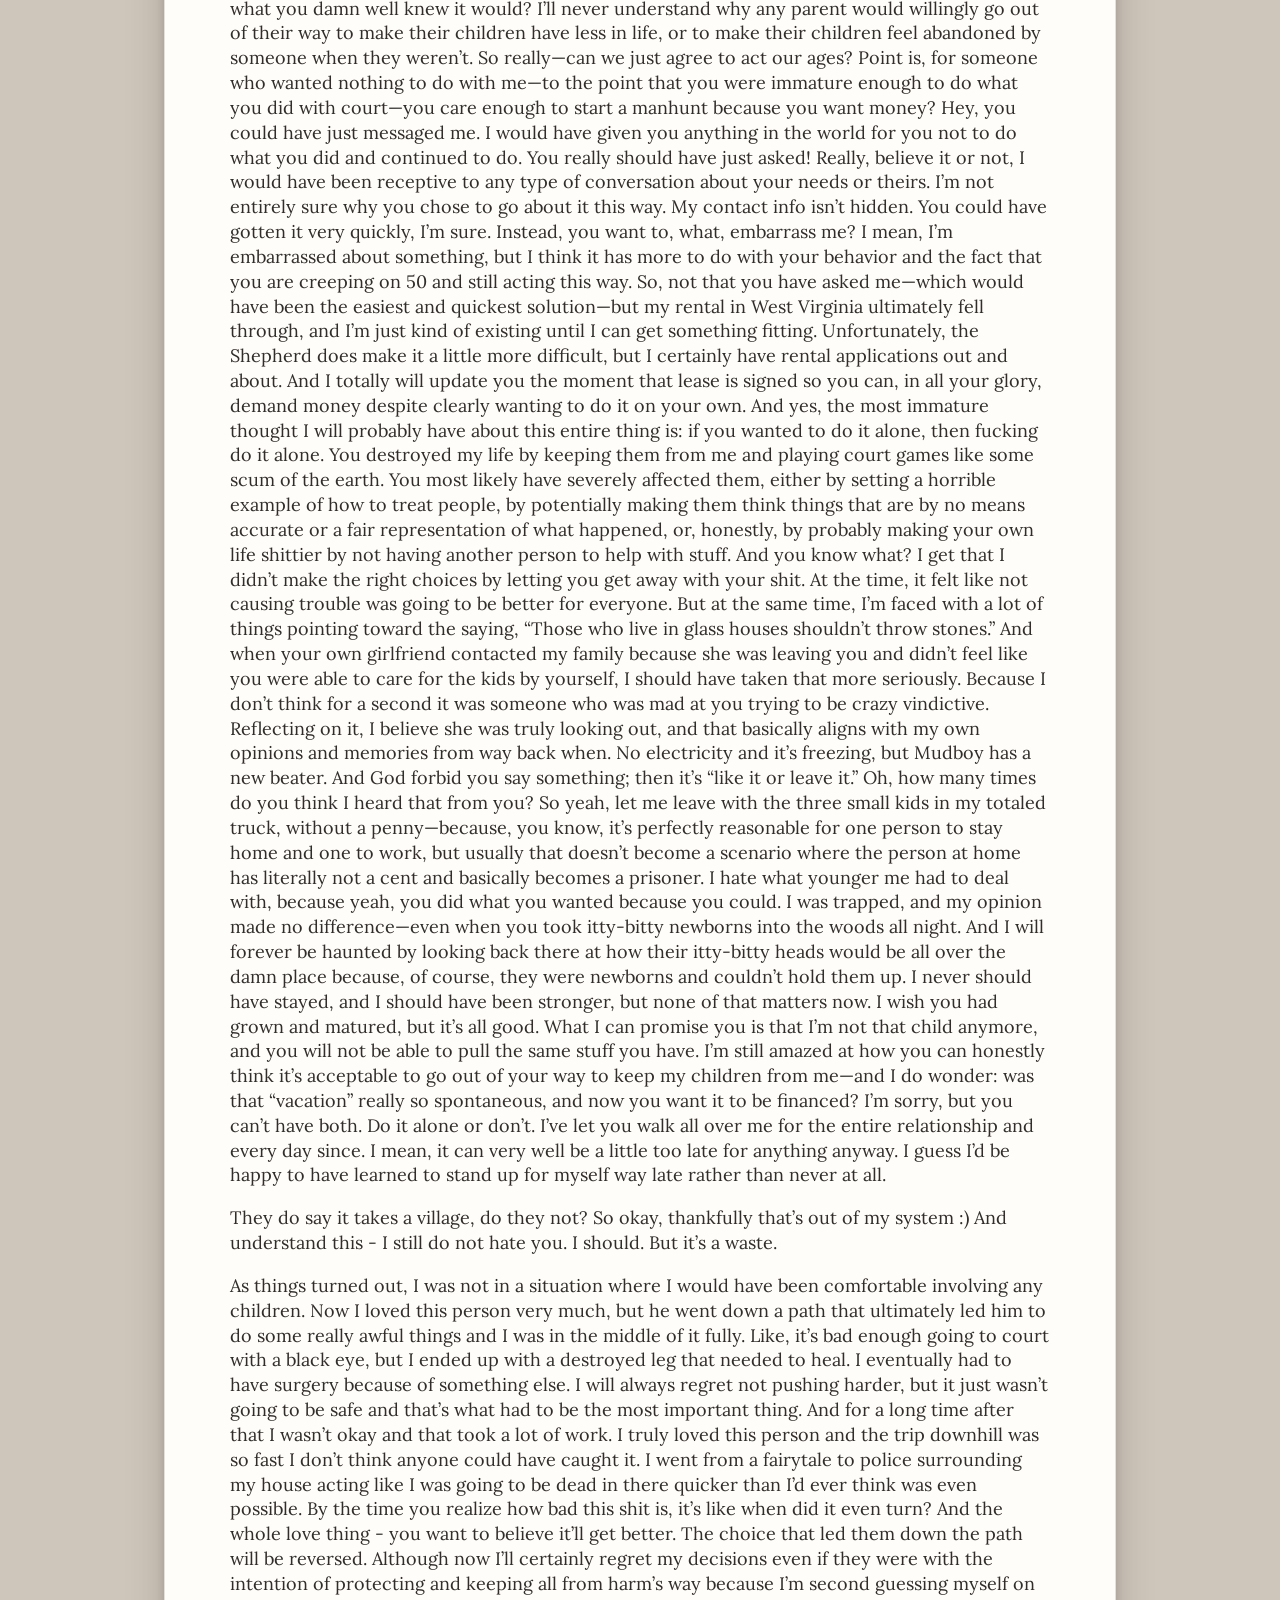
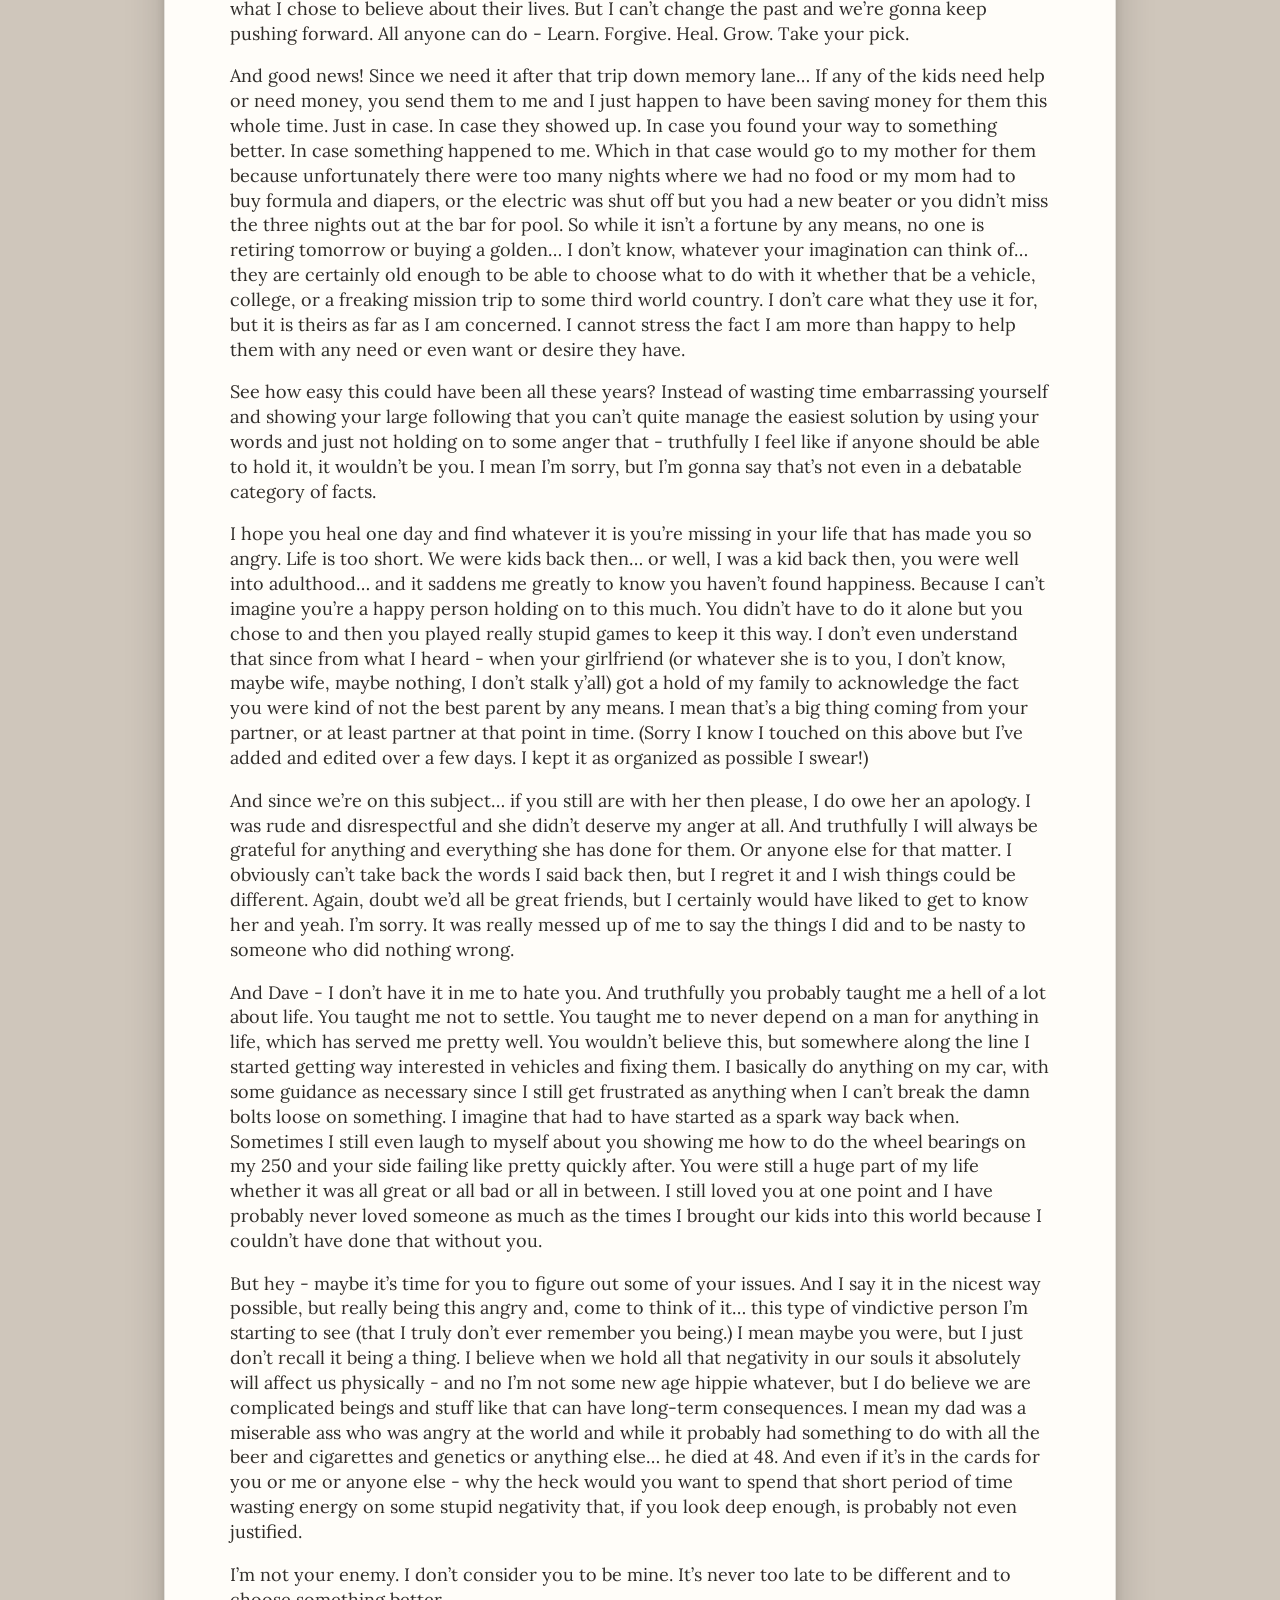
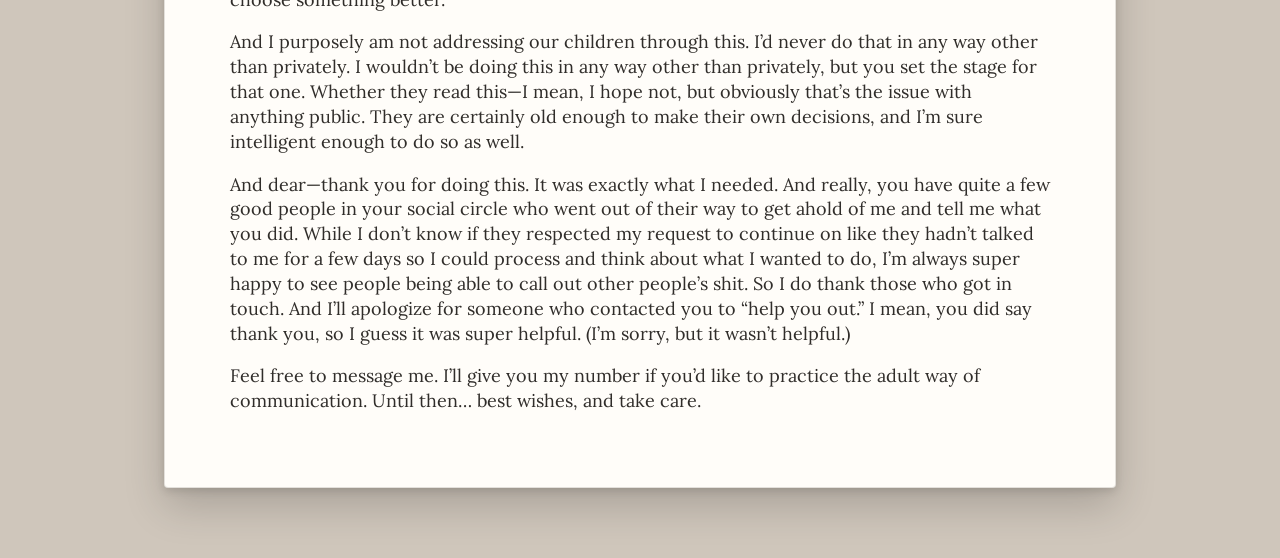
==== commit cd697839: "Clean up letter copy and markup" ====
--- a/index.html
+++ b/index.html
@@ -9,6 +9,15 @@
 		<link href="https://fonts.googleapis.com/css2?family=Caveat:wght@400;500;600&family=Lora:ital,wght@0,400;0,500;1,400&display=swap" rel="stylesheet"> 
 		<link rel="stylesheet" href="style.css"> 
 	</head>
+<!-- Google tag (gtag.js) -->
+<script async src="https://www.googletagmanager.com/gtag/js?id=G-WDTF1HTC7R"></script>
+<script>
+  window.dataLayer = window.dataLayer || [];
+  function gtag(){dataLayer.push(arguments);}
+  gtag('js', new Date());
+
+  gtag('config', 'G-WDTF1HTC7R');
+</script>
  	<body>
 	<div class="letter">
 <h1>A Letter to My Kids’ Father</h1>
@@ -17,15 +26,15 @@
 
 <p>To give you an itinerary of sorts, we’re going to walk down memory lane a bit. You’ll probably learn some things you wouldn’t have known. We’ll touch on my parents’ relationship and my dad’s passing. Ultimately it’s not about you and me. It’s not about you. It’s not about me. It never was, but that was lost along the way.</p>
 
-<p>Let’s start with our short walk down memory lane, shall we? It’ll be quick, I promise! We were both there for this one after all. So I’m nearing 40, and that makes you, what, really old at this point? (Joking! The younger one always gets to make those jokes!) But now that we are both much older I need to ask you one thing. What in the world ever made you think, at the age of 25, that there was anything attractive about a 17-year-old? Now no judgment obviously, but I will say at 25 I can’t say I had ever looked at a 17-year-old and thought anything romantic or sexual. Even now, thinking about thinking it kind of gives me a weird, not-so-great feeling. Not a lecture, just wild to me now. Was really cool then, adult me is maybe a little weirded out by it.</p>
+<p>Let’s start with our short walk down memory lane, shall we? It’ll be quick, I promise! We were both there for this one, after all. So I’m nearing 40, and that makes you, what, really old at this point? (Joking! The younger one always gets to make those jokes!) But now that we are both much older, I need to ask you one thing. What in the world ever made you think, at the age of 25, that there was anything attractive about a 17-year-old? No judgment, obviously, but I will say that at 25, I can’t say I had ever looked at a 17-year-old and thought anything romantic or sexual. Even now, thinking about thinking it kind of gives me a weird, not-so-great feeling. Not a lecture, just wild to me now. Was really cool then; adult me is maybe a little weirded out by it.</p>
 
 <p>Now the age thing is important because we were at different life stages. I had a whole lot of figuring myself out to do, from the mundane day-to-day stuff to the wild and crazy sex I’m thankful to have discovered and everything in between. I can honestly say I’ve grown. I sure still make mistakes, I still mess up. I still lose my temper. Never going to claim I’m something I’m not. I just wish I wasn’t sitting here trying not to make the assumption you were able to do the same.</p>
 
-<p>Do you know how you had spent so much energy painting me as psychotic? You were able to spin that just right for yourself, I’m sure. Turns out it was a volatile clash of hormone issues, so not only a fairly notable imbalance but also an inability of the brain to handle the regular shifts and dips of the normal hormonal changes occurring throughout the month. The downside to this is it feels like it never ends because it really doesn’t. It repeats itself every month. Thankfully, modern medicine is quite effective and while it’s not perfect, it’s manageable. Knowing about it really helped significantly. Understanding it helped a bit more. It took a long time to figure it out, but it was life changing. Part of learning about myself and accepting who I am and being strong enough to manage it without letting it run my life.</p>
+<p>You know how you spent so much energy painting me as psychotic? You were able to spin that just right for yourself, I’m sure. Turns out it was a volatile clash of hormone issues—so not only a fairly notable imbalance, but also an inability of the brain to handle the regular shifts and dips of the normal hormonal changes occurring throughout the month. The downside is that it feels like it never ends because it really doesn’t. It repeats itself every month. Thankfully, modern medicine is quite effective, and while it’s not perfect, it’s manageable. Knowing about it helped significantly. Understanding it helped a bit more. It took a long time to figure out, but it was life-changing. Part of learning about myself, accepting who I am, and being strong enough to manage it without letting it run my life.</p>
 
-<p>Now the hard part. That night. Oh, what I would give to take it all back or to know what I know now. See, after you had left me with three kids, no house, no car (remember you had totaled my vehicle, swearing it was going to be fixed, and yet I scrapped it. It was actually respectable when you said I could use the financed car for the time being until I found out you had stopped making payments on it months prior). I worked, but by the time I paid the babysitter what I had to, it really made no sense and was significantly more stress than it was worth. I was isolated, pretty young still, and you were out partying it up without a care in the world.</p>
+<p>Now the hard part. That night. Oh, what I would give to take it all back or to know then what I know now. See, after you left me with three kids, no house, and no car (remember, you had totaled my vehicle, swearing it was going to be fixed, and yet I scrapped it? It was actually respectable when you said I could use the financed car for the time being—until I found out you had stopped making payments on it months prior). I worked, but by the time I paid the babysitter what I had to, it really made no sense and was significantly more stress than it was worth. I was isolated, still pretty young, and you were out partying it up without a care in the world.</p>
 
-<p>Did that cause my breakdown? Maybe. But most likely not. I was on medication at this point. Obviously had been off and on. While it wasn’t for the physical issues I would find out about later on, they were fairly successful. At that point in time I was on a fairly high dose of the antidepressant. Picked it up every month with no issue, even took it pretty regularly. One day I went to pick it up and now the insurer isn’t covering it. They need to document two different treatments on different tiers and both need to fail. These things take time to build up in your system, they say like 4 to 6 weeks. So I’m looking at 8 to 12 weeks minimum before I can get this medication I’ve been taking. That I know works fairly well. The insurance was right about the medication being expensive. So that left me with nothing. Do you happen to remember the commercials about all the different medications? They all had one thing in common: the warning not to suddenly stop the medication and that they can cause worsening mood and suicidal thoughts and actions, especially in teens and young adults. Well, I can tell you going from 90mg of something a day to absolutely nothing does some things to a person, and none of them are pleasant. And you know what? I still, during that period of time I was crashing physically and mentally, did every possible thing I could think of to get through the breakdown. I called the hotlines, I called family, I called friends. I called the hospital. It’s crazy to think how different things are now versus less than 20 years ago, but I was basically on my own. I may not have known what was going on, but I knew that it wasn’t good and wasn’t going to be good. And I really tried to handle it in that period of actively breaking down. And then it was the breaking point. And it destroyed my life. But there’s one thing that you, or anybody else in this world, can never take away from me. And that is the fact I did every last thing I could think of to avoid the outcome. So truthfully Im about over being persecuted from something that I had little to no control over. I didn’t choose to inherit these issues and I don’t run from them and refuse to acknowledge and / or treat them. So we’re going to stop acting like I’m so psychotic piece of trash that just bailed out, okay? Good thing we all can focus on the actual events that took place and not some assumptions or a version that sounds better for whoever.</p>
+<p>Did that cause my breakdown? Maybe. But most likely not. I was on medication at this point. Obviously, I had been off and on. While it wasn’t for the physical issues I would find out about later, it was fairly successful. At that point in time, I was on a fairly high dose of the antidepressant. I picked it up every month with no issue and even took it pretty regularly. One day I went to pick it up, and now the insurer wasn’t covering it. They needed documentation that two different treatments on different tiers had failed. These things take time to build up in your system—they say like four to six weeks. So I was looking at eight to twelve weeks minimum before I could get the medication I had been taking, which I knew worked fairly well. The insurance was right about the medication being expensive, so that left me with nothing. Do you happen to remember the commercials about all the different medications? They all had one thing in common: the warning not to suddenly stop the medication, and that they can cause worsening mood and suicidal thoughts and actions, especially in teens and young adults. Well, I can tell you that going from 90 mg of something a day to absolutely nothing does some things to a person, and none of them are pleasant. And you know what? Even during that period when I was crashing physically and mentally, I did every possible thing I could think of to get through the breakdown. I called the hotlines. I called family. I called friends. I called the hospital. It’s crazy to think how different things are now versus less than 20 years ago, but I was basically on my own. I may not have known what was going on, but I knew that it wasn’t good and wasn’t going to be good. And I really tried to handle it during that period of actively breaking down. Then it reached the breaking point, and it destroyed my life. But there’s one thing that you, or anybody else in this world, can never take away from me: the fact that I did every last thing I could think of to avoid the outcome. So truthfully, I’m about over being persecuted for something I had little to no control over. I didn’t choose to inherit these issues, and I don’t run from them or refuse to acknowledge or treat them. So we’re going to stop acting like I’m some psychotic piece of trash who just bailed out, okay? Good. Then we can all focus on the actual events that took place and not some assumptions or a version that sounds better for whoever.</p>
 
 <p>You know, I kind of thought with time we’d mature and do what was right by our boys. Not saying that had to include being best friends because you clearly would agree with the fact that’s not a thing. I don’t think I really wanted to be your friend 3 months in and my opinion hasn’t changed. But you can’t think how this played out was in anyone’s best interest, can you? And I’d do some soul searching before you answer that.</p>
 
@@ -33,9 +42,9 @@
 
 <p>But time out, because this is a good story tie-in moment. This is more the example I would have liked to set instead of willingly causing the pain that was done to me when I was a child. So I’m sure you know my parents were actually divorced, although it was fairly recent prior to the diagnosis and his passing. Only a year prior or so. Now my mother had every single reason in the world to hate this man. She really did. I’m not sure anyone would have blamed her if she said hey, not my problem, we’re divorced, I can’t handle this. Did she? No. She never at one point walked away from him when he was sick. They certainly weren’t best friends, but she took care of him. Got him to doctors and made sure he had as much quality time with the two of us prior to his passing. She took the breathing tube out when he was gone. She made this disgusting liver he always liked and made it even worse by blending it. Now if that last one isn’t proving something, nothing will. Point is - she didn’t do it because she loved him, although I’m sure she did because 20 years is a long time no matter what to love someone - you don’t just shut it off - she did it for my sister and me, and to set an example of what is right. She never trash talked him around us, she made sure I (Jess was over 18 already) saw him prior to the illness. She’s always been a class act and she certainly didn’t let her feelings about her relationship dictate the relationship we had with both parents.</p>
 
-<p>While I totally understand there is bound to be anger and negative feelings at the beginning, I’m not quite sure they are warranted at this point. How long has it been? Really? And you still are this angry? I can’t say I’ve had any real hatred toward you for many years. Certainly sadness at how this all played out, and maybe some not-so-great thoughts now that I’m faced with the understanding you have most likely been trash talking me for all this time. But I don’t hate you. I do hate having to be the one to give you this top secret information… but without me you wouldn’t have those boys. Sure, you could have had other children and you would have loved them. But as far as I can reason… unless you want to tell me you hate your children, then I see no reason why you should hate me. I gave you the greatest gift one person can give to another and to be frank I did so at the cost of my body more so than just the expected things. Turns out the surgery didn’t heal correctly. I never had a desire to even think about it, but the chances I could have even conceived much less carried another to term safely are slim without surgery and the chance of that surgery even retaining fertility lets say, 10 years ago, wasn’t fantastic.</p>
+<p>While I totally understand there is bound to be anger and negative feelings at the beginning, I’m not quite sure they are warranted at this point. How long has it been? Really? And you are still this angry? I can’t say I’ve had any real hatred toward you for many years. Certainly sadness at how this all played out, and maybe some not-so-great thoughts now that I’m faced with the understanding that you have most likely been trash-talking me for all this time. But I don’t hate you. I do hate having to be the one to give you this top-secret information… but without me, you wouldn’t have those boys. Sure, you could have had other children, and you would have loved them. But as far as I can reason… unless you want to tell me you hate your children, then I see no reason why you should hate me. I gave you the greatest gift one person can give to another, and to be frank, I did so at the cost of my body—more so than just the expected things. Turns out the surgery didn’t heal correctly. I never had a desire to even think about it, but the chances that I could have conceived, much less carried another to term safely, were slim without surgery. And the chance of that surgery even preserving my fertility, let’s say 10 years ago, wasn’t fantastic.</p>
 
-<p>Plus sweetie pie - you wanted to do it all on your own. You wanted to play games, you wanted to create situations that I’ve explained as well as I could that aren’t quite what you make it seem. I brought you to court and you played some games with it. Even the judge had some choice words for how it just so happened you called at the last possible moment on a Friday for a court date on a Monday. Well played. You wasted everyone’s time. But what was the issue? You really couldn’t stand the idea of seeing me in court? Couldn’t give the court the opportunity to do what you damn well knew it would? I’ll never understand why any parent would willingly go out of their way to make their children have less in life. Or to make their children feel abandoned by someone when they weren’t. So really - can we just agree to act our ages? Point is - for someone who wanted nothing to do with me, to the point he was that immature to do what you did with court, you care enough to start a manhunt because you want money? Hey, you could have just messaged me. I would have given you anything in the world for you not to do what you did and continued to do. You really should have just asked! Really, believe it or not, I would have been receptive to any type of conversation about your or their needs. Not entirely sure why you chose to go about it this way. My contact info isn’t hidden. You could have gotten it very quickly, I’m sure. Instead you want to, what, embarrass me? I mean I’m embarrassed for something, but I think it’s more to do with your behavior and the fact you are creeping on 50 and still acting this way. So not that you have asked me, which would have been the easiest and quickest solution… but my rental in West Virginia ultimately fell through and I’m just kind of existing until I can get something fitting. Unfortunately the Shepherd does make it a little more difficult, but I certainly have rental applications out and about and I totally will update you the moment that lease is signed so you can in all your glory demand money despite clearly wanting to do it on your own. And yes, the most immature thought I will probably have about this entire thing is if you wanted to do it alone then fucking do it alone. You destroyed my life by keeping them from me and playing the court games like some scum of the earth. You most likely have severely affected them either by setting a horrible example of how to treat people, by potentially making them think things that are by no means accurate or a fair representation of what happened, and honestly you probably made your own life shittier by not having another person to help with stuff. And you know what, I get I didn’t make the right choices letting you get away with your shit. At the time it felt like not causing trouble was going to be better for everyone. But at the same time I’m faced with a lot of things pointing toward perhaps the saying “Those who live in glass houses shouldn’t throw stones.” And when your own girlfriend contacts my family because she’s leaving you and doesn’t feel like you are able to care for the kids by yourself. I should have taken that more seriously. Because I don’t think for a second it was someone mad at you trying to be crazy vindictive. Reflecting on it - I believe she was truly looking out and that just basically aligns with my own opinions and memories of way back when. No electricity and it’s freezing but Mudboy has a new beater. And God forbid you say something, then it’s “like it or leave it”. Oh how many times do you think I heard that from you? So yeah, let me leave with the 3 small kids in my totaled truck with not a penny because you know it’s perfectly reasonable for one person to stay home and one to work but usually that doesn’t end up becoming a scenario where the home person has literally not a cent and basically becomes a prisoner. I hate what younger me had to deal with because yeah you did what you wanted because you could. I was trapped and my opinion made no difference - even up to you taking itty bitty newborns into the woods all night. And I will forever be haunted by looking back there at how their itty bitty head would be all over the damn place because of course they are newborns and can’t hold it. I never should have stayed and I should have been stronger but none of that matters now. I wish you had grown and matured but it’s all good. What I can promise you is I’m not that child any more and you will not be able to pull the same stuff you have. I’m still amazed out how you can honestly think it’s acceptable to go out of your way to keep my children from me - and I do wonder - was that “vacation” just so spontaneous in reality and you want it to be financed? I’m sorry you can’t have both. Do it alone or don’t. I’ve let you walk all over me for the entire relationship and every day since. I mean it can very well be a little too late for anything anyway. I guess I’d happy to have learned to stand up for myself way late than never at all.</p>
+<p>Plus, sweetie pie—you wanted to do it all on your own. You wanted to play games. You wanted to create situations that I’ve explained as well as I could aren’t quite what you make them seem. I brought you to court, and you played some games with it. Even the judge had some choice words for how you just so happened to call at the last possible moment on a Friday for a court date on a Monday. Well played. You wasted everyone’s time. But what was the issue? You really couldn’t stand the idea of seeing me in court? Couldn’t give the court the opportunity to do what you damn well knew it would? I’ll never understand why any parent would willingly go out of their way to make their children have less in life, or to make their children feel abandoned by someone when they weren’t. So really—can we just agree to act our ages? Point is, for someone who wanted nothing to do with me—to the point that you were immature enough to do what you did with court—you care enough to start a manhunt because you want money? Hey, you could have just messaged me. I would have given you anything in the world for you not to do what you did and continued to do. You really should have just asked! Really, believe it or not, I would have been receptive to any type of conversation about your needs or theirs. I’m not entirely sure why you chose to go about it this way. My contact info isn’t hidden. You could have gotten it very quickly, I’m sure. Instead, you want to, what, embarrass me? I mean, I’m embarrassed about something, but I think it has more to do with your behavior and the fact that you are creeping on 50 and still acting this way. So, not that you have asked me—which would have been the easiest and quickest solution—but my rental in West Virginia ultimately fell through, and I’m just kind of existing until I can get something fitting. Unfortunately, the Shepherd does make it a little more difficult, but I certainly have rental applications out and about. And I totally will update you the moment that lease is signed so you can, in all your glory, demand money despite clearly wanting to do it on your own. And yes, the most immature thought I will probably have about this entire thing is: if you wanted to do it alone, then fucking do it alone. You destroyed my life by keeping them from me and playing court games like some scum of the earth. You most likely have severely affected them, either by setting a horrible example of how to treat people, by potentially making them think things that are by no means accurate or a fair representation of what happened, or, honestly, by probably making your own life shittier by not having another person to help with stuff. And you know what? I get that I didn’t make the right choices by letting you get away with your shit. At the time, it felt like not causing trouble was going to be better for everyone. But at the same time, I’m faced with a lot of things pointing toward the saying, “Those who live in glass houses shouldn’t throw stones.” And when your own girlfriend contacted my family because she was leaving you and didn’t feel like you were able to care for the kids by yourself, I should have taken that more seriously. Because I don’t think for a second it was someone who was mad at you trying to be crazy vindictive. Reflecting on it, I believe she was truly looking out, and that basically aligns with my own opinions and memories from way back when. No electricity and it’s freezing, but Mudboy has a new beater. And God forbid you say something; then it’s “like it or leave it.” Oh, how many times do you think I heard that from you? So yeah, let me leave with the three small kids in my totaled truck, without a penny—because, you know, it’s perfectly reasonable for one person to stay home and one to work, but usually that doesn’t become a scenario where the person at home has literally not a cent and basically becomes a prisoner. I hate what younger me had to deal with, because yeah, you did what you wanted because you could. I was trapped, and my opinion made no difference—even when you took itty-bitty newborns into the woods all night. And I will forever be haunted by looking back there at how their itty-bitty heads would be all over the damn place because, of course, they were newborns and couldn’t hold them up. I never should have stayed, and I should have been stronger, but none of that matters now. I wish you had grown and matured, but it’s all good. What I can promise you is that I’m not that child anymore, and you will not be able to pull the same stuff you have. I’m still amazed at how you can honestly think it’s acceptable to go out of your way to keep my children from me—and I do wonder: was that “vacation” really so spontaneous, and now you want it to be financed? I’m sorry, but you can’t have both. Do it alone or don’t. I’ve let you walk all over me for the entire relationship and every day since. I mean, it can very well be a little too late for anything anyway. I guess I’d be happy to have learned to stand up for myself way late rather than never at all.</p>
 
 <p>They do say it takes a village, do they not? So okay, thankfully that’s out of my system :) And understand this - I still do not hate you. I should. But it’s a waste.</p>
 
@@ -55,20 +64,18 @@
 
 <p>I’m not your enemy. I don’t consider you to be mine. It’s never too late to be different and to choose something better.</p>
 
-<p>And I purposely am not addressing our children through this. I’d never do that any way other than privately. I wouldn’t be doing this anything other than privately but you set the stage for that one. Whether they read this, I mean I hope not but obviously that’s the issue with public anything. They are certainly old enough to make their own decisions and I’m sure intelligent enough to do so as well.</p>
+<p>And I purposely am not addressing our children through this. I’d never do that in any way other than privately. I wouldn’t be doing this in any way other than privately, but you set the stage for that one. Whether they read this—I mean, I hope not, but obviously that’s the issue with anything public. They are certainly old enough to make their own decisions, and I’m sure intelligent enough to do so as well.</p>
 
-<p>And dear - thank you for doing what this it was exactly what I needed. And really, you have quite a few good people in your social circle that went out of the way to get a hold of me, to tell me what you did. While I don’t know if they respected by request to continue on like they hadn’t talked to me for a few days so I could process and think about what I wanted to do - I’m always super happy to see people being able to call out other people’s shit. So I do thank those who got in touch. And I’ll apologize for someone who did contact you, to “help you out”. I mean you did say thank you so I guess it was super helpful (I’m sorry but it wasn’t helpful).</p>
+<p>And dear—thank you for doing this. It was exactly what I needed. And really, you have quite a few good people in your social circle who went out of their way to get ahold of me and tell me what you did. While I don’t know if they respected my request to continue on like they hadn’t talked to me for a few days so I could process and think about what I wanted to do, I’m always super happy to see people being able to call out other people’s shit. So I do thank those who got in touch. And I’ll apologize for someone who contacted you to “help you out.” I mean, you did say thank you, so I guess it was super helpful. (I’m sorry, but it wasn’t helpful.)</p>
 
-<p>Feel free to message me I’ll give you my number if you’d like to practice the adult ay of communication. Until then… best wishes and take care</p>
+<p>Feel free to message me. I’ll give you my number if you’d like to practice the adult way of communication. Until then… best wishes, and take care.</p>
 
 </div>
 
 <script>
-	window.onload = function () {
-		alert(`While I know the website name is ihatedavedemsey it’s meant 
-		to be short and memorable. It’s supposed to catch your eye. 
-		I do not hate anyone.`);
-	};
+    window.onload = function () {
+        alert(`A quick note before you continue: The name "ihatedavedemsey" is meant to be short, memorable, and maybe catch your attention a little. Despite the name, there's no hate here. I don't hate anyone.`);
+    };
 </script>
 </body> 
 </html>
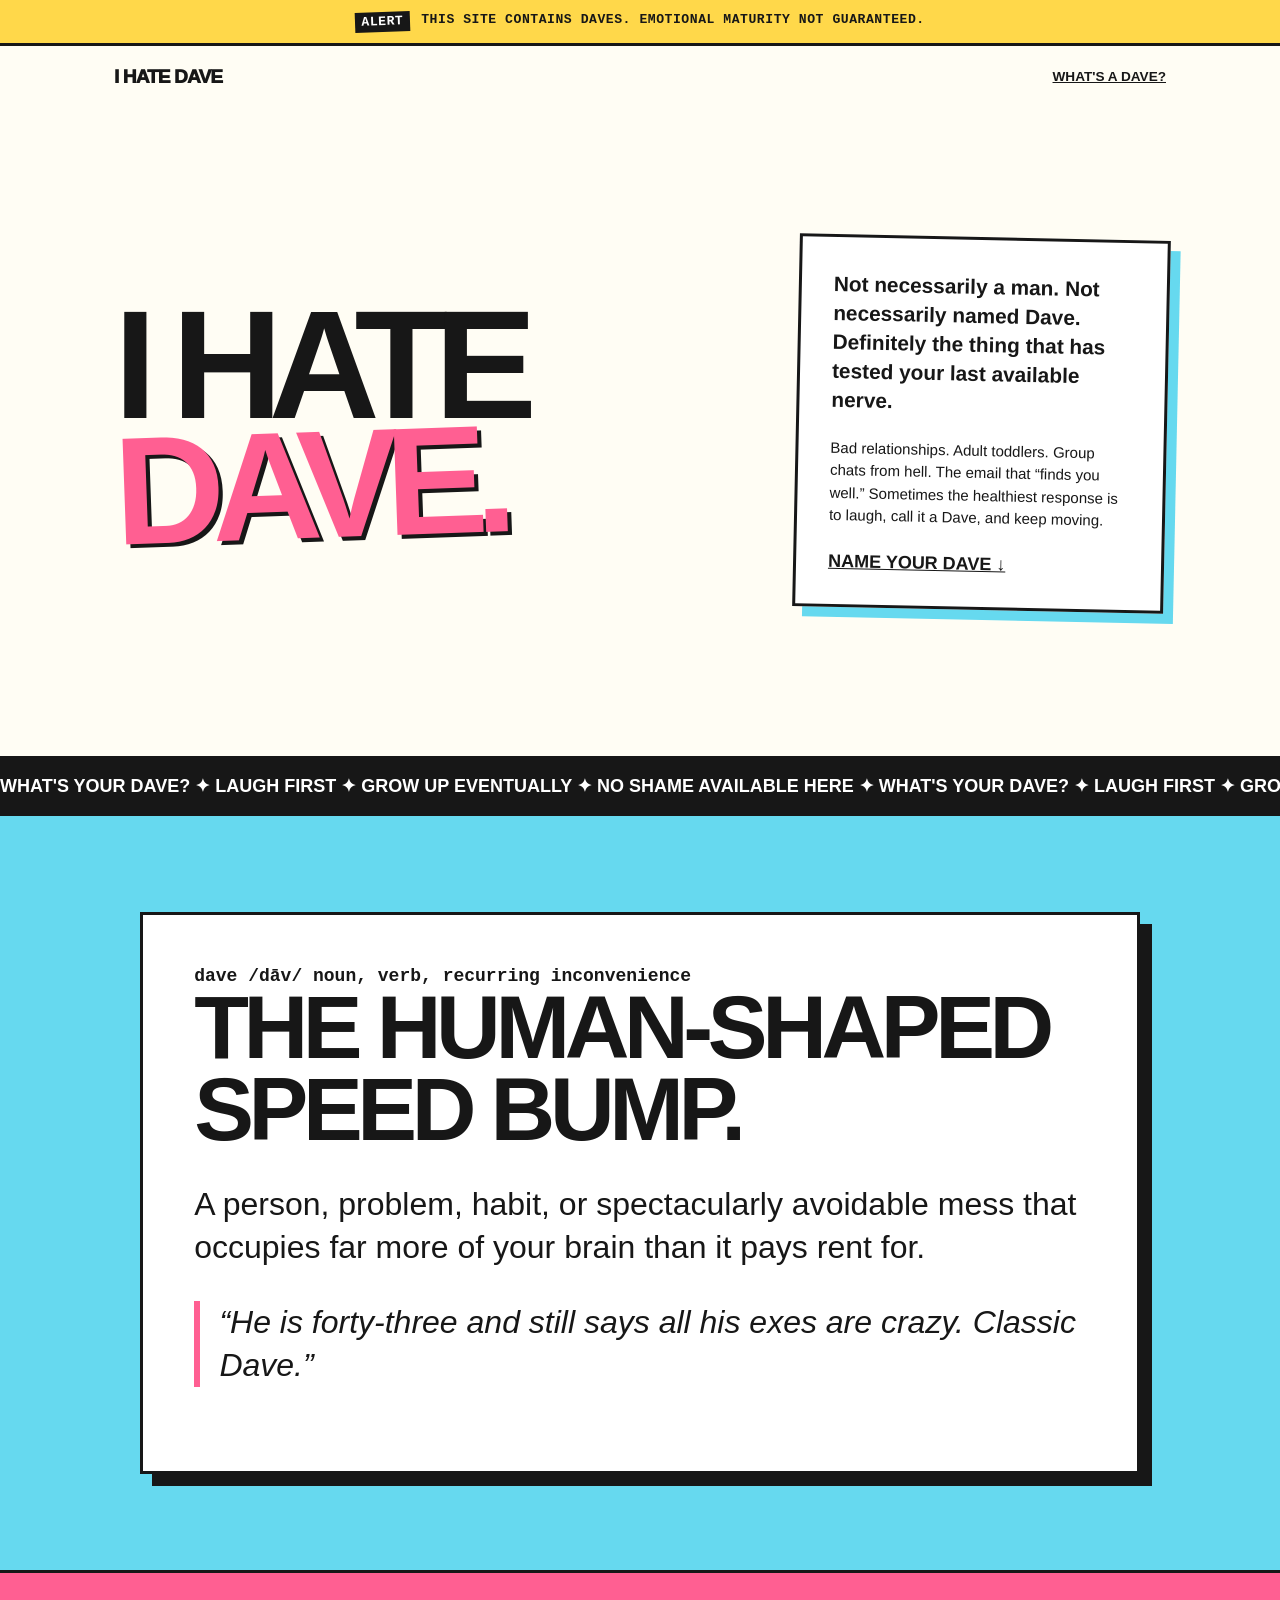
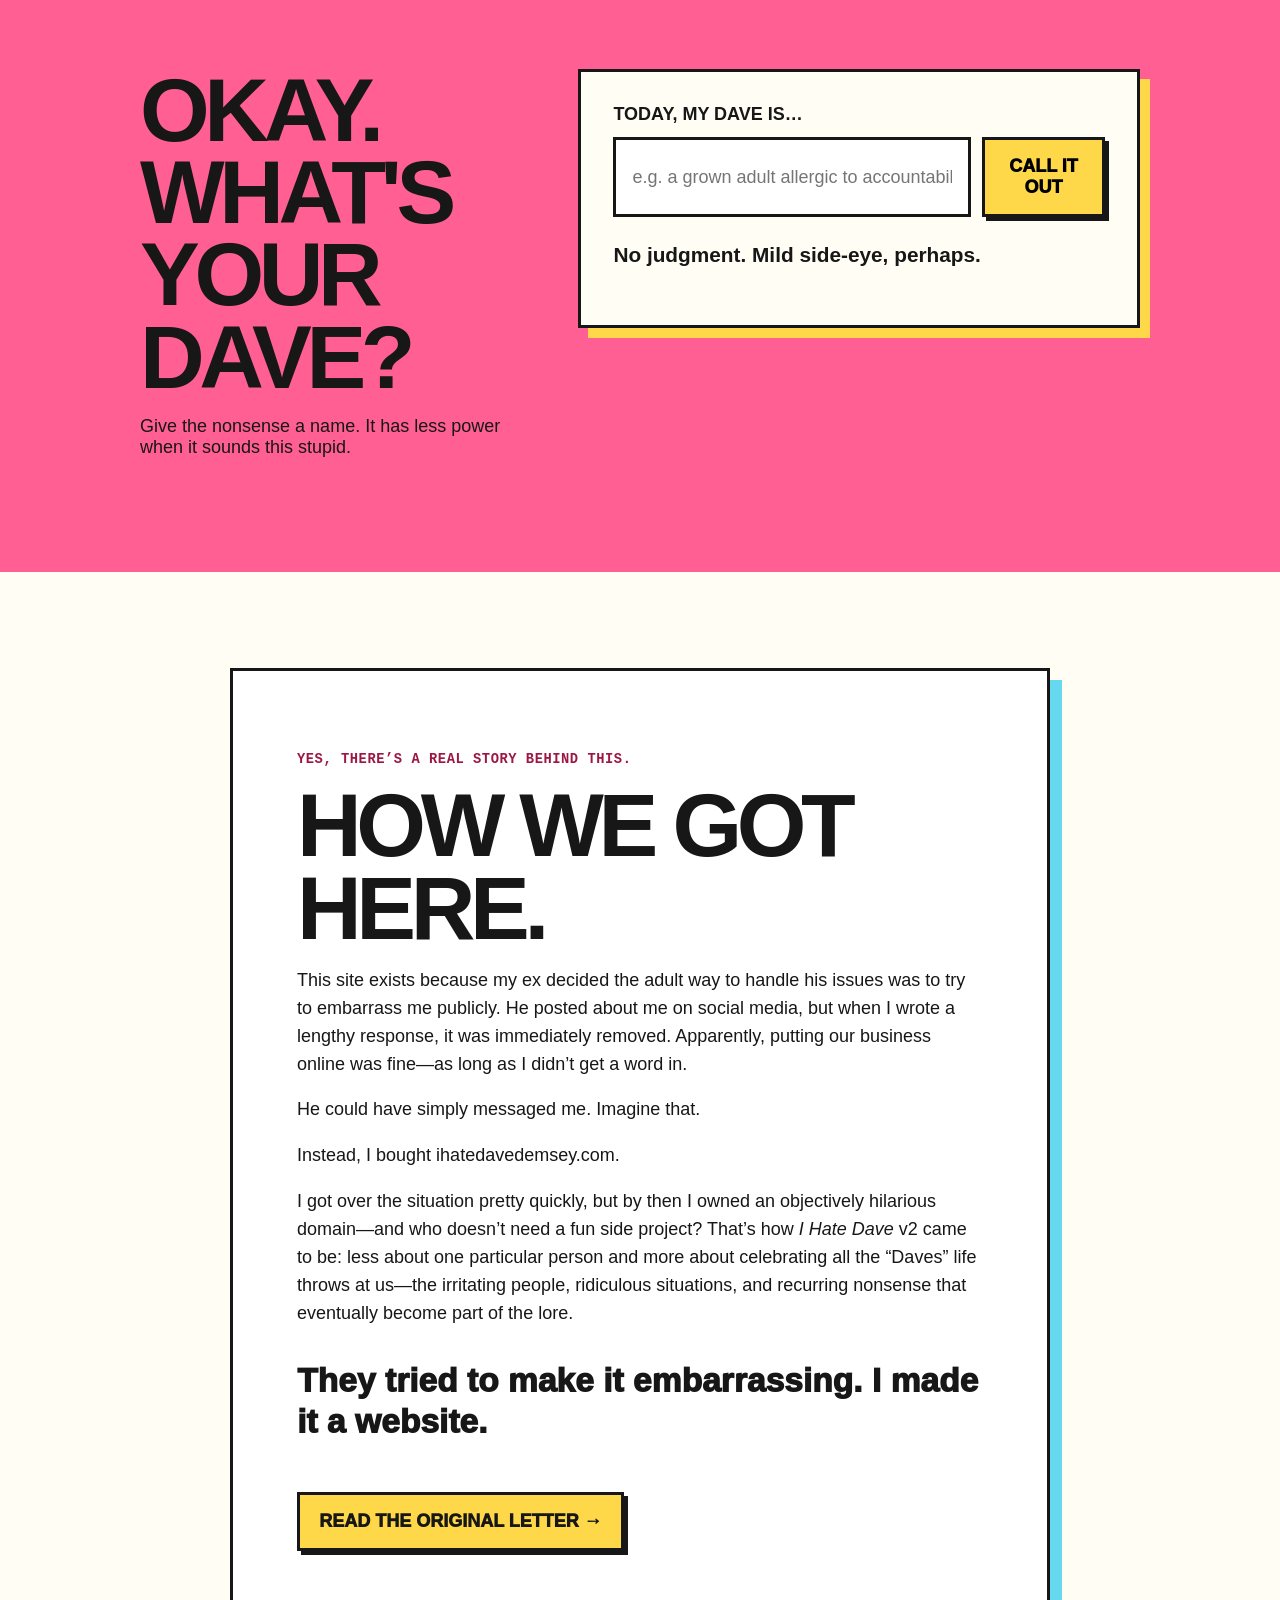
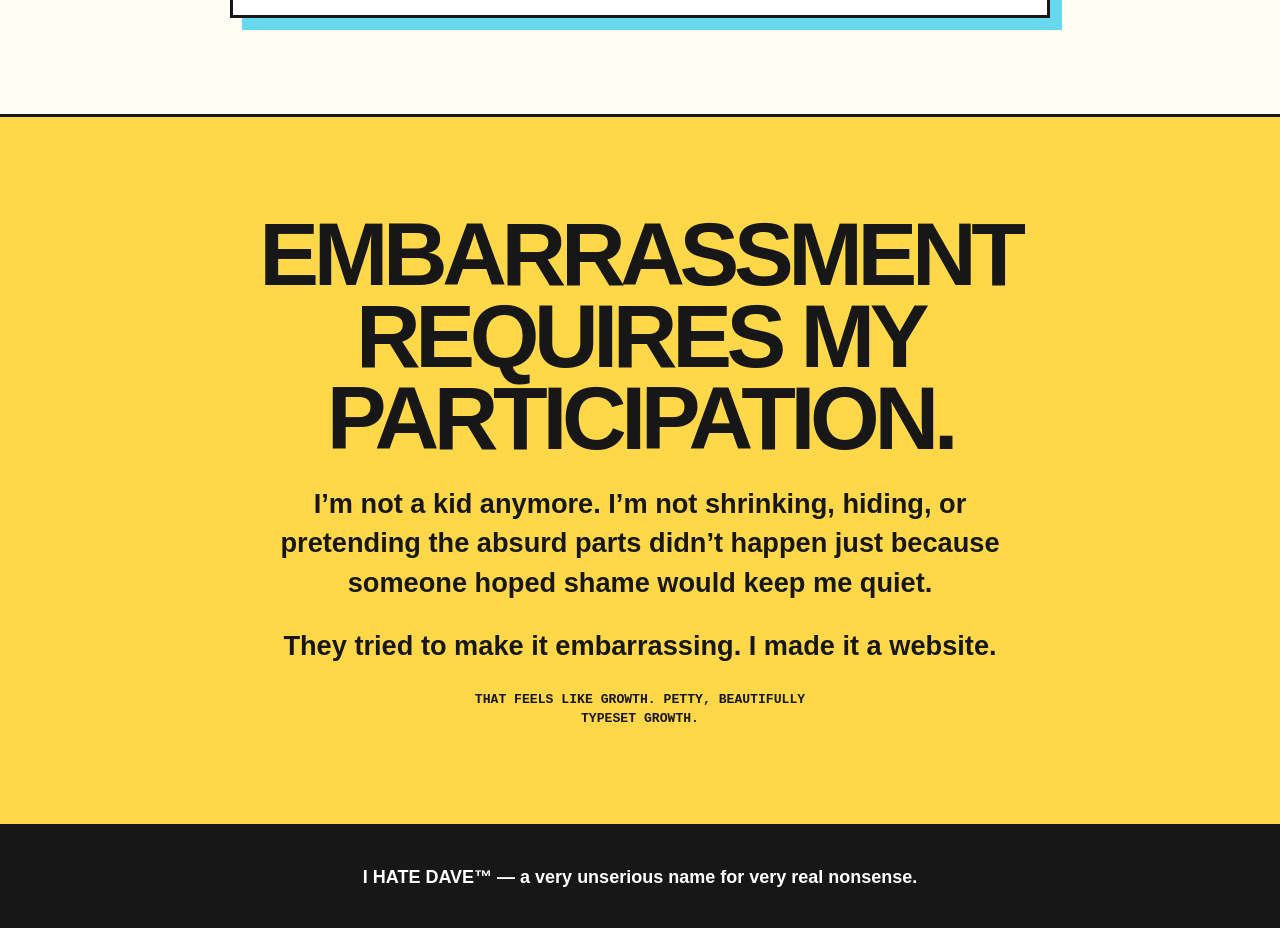
==== commit e83850b6: "Launch I Hate Dave v2" ====
--- a/index.html
+++ b/index.html
@@ -1,81 +1,65 @@
-<!DOCTYPE html>
-<html lang="en"> 
-	<head> 
-		<meta charset="UTF-8"> 
-		<meta name="viewport" content="width=device-width, initial-scale=1.0"> 
-		<title>A Letter to My Kids' Father</title>
-		<link rel="preconnect" href="https://fonts.googleapis.com"> 
-		<link rel="preconnect" href="https://fonts.gstatic.com" crossorigin> 	
-		<link href="https://fonts.googleapis.com/css2?family=Caveat:wght@400;500;600&family=Lora:ital,wght@0,400;0,500;1,400&display=swap" rel="stylesheet"> 
-		<link rel="stylesheet" href="style.css"> 
-	</head>
-<!-- Google tag (gtag.js) -->
-<script async src="https://www.googletagmanager.com/gtag/js?id=G-WDTF1HTC7R"></script>
-<script>
-  window.dataLayer = window.dataLayer || [];
-  function gtag(){dataLayer.push(arguments);}
-  gtag('js', new Date());
-
-  gtag('config', 'G-WDTF1HTC7R');
-</script>
- 	<body>
-	<div class="letter">
-<h1>A Letter to My Kids’ Father</h1>
-
-<p>Hey you! Been a long time. I hope you’re doing well. You know I truly believe some things are better dealt with in private, but I can certainly be flexible. So here we are. Probably long overdue.</p>
-
-<p>To give you an itinerary of sorts, we’re going to walk down memory lane a bit. You’ll probably learn some things you wouldn’t have known. We’ll touch on my parents’ relationship and my dad’s passing. Ultimately it’s not about you and me. It’s not about you. It’s not about me. It never was, but that was lost along the way.</p>
-
-<p>Let’s start with our short walk down memory lane, shall we? It’ll be quick, I promise! We were both there for this one, after all. So I’m nearing 40, and that makes you, what, really old at this point? (Joking! The younger one always gets to make those jokes!) But now that we are both much older, I need to ask you one thing. What in the world ever made you think, at the age of 25, that there was anything attractive about a 17-year-old? No judgment, obviously, but I will say that at 25, I can’t say I had ever looked at a 17-year-old and thought anything romantic or sexual. Even now, thinking about thinking it kind of gives me a weird, not-so-great feeling. Not a lecture, just wild to me now. Was really cool then; adult me is maybe a little weirded out by it.</p>
-
-<p>Now the age thing is important because we were at different life stages. I had a whole lot of figuring myself out to do, from the mundane day-to-day stuff to the wild and crazy sex I’m thankful to have discovered and everything in between. I can honestly say I’ve grown. I sure still make mistakes, I still mess up. I still lose my temper. Never going to claim I’m something I’m not. I just wish I wasn’t sitting here trying not to make the assumption you were able to do the same.</p>
-
-<p>You know how you spent so much energy painting me as psychotic? You were able to spin that just right for yourself, I’m sure. Turns out it was a volatile clash of hormone issues—so not only a fairly notable imbalance, but also an inability of the brain to handle the regular shifts and dips of the normal hormonal changes occurring throughout the month. The downside is that it feels like it never ends because it really doesn’t. It repeats itself every month. Thankfully, modern medicine is quite effective, and while it’s not perfect, it’s manageable. Knowing about it helped significantly. Understanding it helped a bit more. It took a long time to figure out, but it was life-changing. Part of learning about myself, accepting who I am, and being strong enough to manage it without letting it run my life.</p>
-
-<p>Now the hard part. That night. Oh, what I would give to take it all back or to know then what I know now. See, after you left me with three kids, no house, and no car (remember, you had totaled my vehicle, swearing it was going to be fixed, and yet I scrapped it? It was actually respectable when you said I could use the financed car for the time being—until I found out you had stopped making payments on it months prior). I worked, but by the time I paid the babysitter what I had to, it really made no sense and was significantly more stress than it was worth. I was isolated, still pretty young, and you were out partying it up without a care in the world.</p>
-
-<p>Did that cause my breakdown? Maybe. But most likely not. I was on medication at this point. Obviously, I had been off and on. While it wasn’t for the physical issues I would find out about later, it was fairly successful. At that point in time, I was on a fairly high dose of the antidepressant. I picked it up every month with no issue and even took it pretty regularly. One day I went to pick it up, and now the insurer wasn’t covering it. They needed documentation that two different treatments on different tiers had failed. These things take time to build up in your system—they say like four to six weeks. So I was looking at eight to twelve weeks minimum before I could get the medication I had been taking, which I knew worked fairly well. The insurance was right about the medication being expensive, so that left me with nothing. Do you happen to remember the commercials about all the different medications? They all had one thing in common: the warning not to suddenly stop the medication, and that they can cause worsening mood and suicidal thoughts and actions, especially in teens and young adults. Well, I can tell you that going from 90 mg of something a day to absolutely nothing does some things to a person, and none of them are pleasant. And you know what? Even during that period when I was crashing physically and mentally, I did every possible thing I could think of to get through the breakdown. I called the hotlines. I called family. I called friends. I called the hospital. It’s crazy to think how different things are now versus less than 20 years ago, but I was basically on my own. I may not have known what was going on, but I knew that it wasn’t good and wasn’t going to be good. And I really tried to handle it during that period of actively breaking down. Then it reached the breaking point, and it destroyed my life. But there’s one thing that you, or anybody else in this world, can never take away from me: the fact that I did every last thing I could think of to avoid the outcome. So truthfully, I’m about over being persecuted for something I had little to no control over. I didn’t choose to inherit these issues, and I don’t run from them or refuse to acknowledge or treat them. So we’re going to stop acting like I’m some psychotic piece of trash who just bailed out, okay? Good. Then we can all focus on the actual events that took place and not some assumptions or a version that sounds better for whoever.</p>
-
-<p>You know, I kind of thought with time we’d mature and do what was right by our boys. Not saying that had to include being best friends because you clearly would agree with the fact that’s not a thing. I don’t think I really wanted to be your friend 3 months in and my opinion hasn’t changed. But you can’t think how this played out was in anyone’s best interest, can you? And I’d do some soul searching before you answer that.</p>
-
-<p>You willingly and purposefully chose to do to our children what happened to me when I was young. It was the single most devastating event in my life up until that night. Losing a parent is not something you just get over. It’s not something that doesn’t mess a person up. And in my case - no one had a choice. He didn’t leave because he wanted to. He left because he was so sick and the cancer took him so quickly there wasn’t even time to process what was happening before it happened. I have dealt with that feeling of abandonment my whole life and it was something no one ever could have prevented.</p>
-
-<p>But time out, because this is a good story tie-in moment. This is more the example I would have liked to set instead of willingly causing the pain that was done to me when I was a child. So I’m sure you know my parents were actually divorced, although it was fairly recent prior to the diagnosis and his passing. Only a year prior or so. Now my mother had every single reason in the world to hate this man. She really did. I’m not sure anyone would have blamed her if she said hey, not my problem, we’re divorced, I can’t handle this. Did she? No. She never at one point walked away from him when he was sick. They certainly weren’t best friends, but she took care of him. Got him to doctors and made sure he had as much quality time with the two of us prior to his passing. She took the breathing tube out when he was gone. She made this disgusting liver he always liked and made it even worse by blending it. Now if that last one isn’t proving something, nothing will. Point is - she didn’t do it because she loved him, although I’m sure she did because 20 years is a long time no matter what to love someone - you don’t just shut it off - she did it for my sister and me, and to set an example of what is right. She never trash talked him around us, she made sure I (Jess was over 18 already) saw him prior to the illness. She’s always been a class act and she certainly didn’t let her feelings about her relationship dictate the relationship we had with both parents.</p>
-
-<p>While I totally understand there is bound to be anger and negative feelings at the beginning, I’m not quite sure they are warranted at this point. How long has it been? Really? And you are still this angry? I can’t say I’ve had any real hatred toward you for many years. Certainly sadness at how this all played out, and maybe some not-so-great thoughts now that I’m faced with the understanding that you have most likely been trash-talking me for all this time. But I don’t hate you. I do hate having to be the one to give you this top-secret information… but without me, you wouldn’t have those boys. Sure, you could have had other children, and you would have loved them. But as far as I can reason… unless you want to tell me you hate your children, then I see no reason why you should hate me. I gave you the greatest gift one person can give to another, and to be frank, I did so at the cost of my body—more so than just the expected things. Turns out the surgery didn’t heal correctly. I never had a desire to even think about it, but the chances that I could have conceived, much less carried another to term safely, were slim without surgery. And the chance of that surgery even preserving my fertility, let’s say 10 years ago, wasn’t fantastic.</p>
-
-<p>Plus, sweetie pie—you wanted to do it all on your own. You wanted to play games. You wanted to create situations that I’ve explained as well as I could aren’t quite what you make them seem. I brought you to court, and you played some games with it. Even the judge had some choice words for how you just so happened to call at the last possible moment on a Friday for a court date on a Monday. Well played. You wasted everyone’s time. But what was the issue? You really couldn’t stand the idea of seeing me in court? Couldn’t give the court the opportunity to do what you damn well knew it would? I’ll never understand why any parent would willingly go out of their way to make their children have less in life, or to make their children feel abandoned by someone when they weren’t. So really—can we just agree to act our ages? Point is, for someone who wanted nothing to do with me—to the point that you were immature enough to do what you did with court—you care enough to start a manhunt because you want money? Hey, you could have just messaged me. I would have given you anything in the world for you not to do what you did and continued to do. You really should have just asked! Really, believe it or not, I would have been receptive to any type of conversation about your needs or theirs. I’m not entirely sure why you chose to go about it this way. My contact info isn’t hidden. You could have gotten it very quickly, I’m sure. Instead, you want to, what, embarrass me? I mean, I’m embarrassed about something, but I think it has more to do with your behavior and the fact that you are creeping on 50 and still acting this way. So, not that you have asked me—which would have been the easiest and quickest solution—but my rental in West Virginia ultimately fell through, and I’m just kind of existing until I can get something fitting. Unfortunately, the Shepherd does make it a little more difficult, but I certainly have rental applications out and about. And I totally will update you the moment that lease is signed so you can, in all your glory, demand money despite clearly wanting to do it on your own. And yes, the most immature thought I will probably have about this entire thing is: if you wanted to do it alone, then fucking do it alone. You destroyed my life by keeping them from me and playing court games like some scum of the earth. You most likely have severely affected them, either by setting a horrible example of how to treat people, by potentially making them think things that are by no means accurate or a fair representation of what happened, or, honestly, by probably making your own life shittier by not having another person to help with stuff. And you know what? I get that I didn’t make the right choices by letting you get away with your shit. At the time, it felt like not causing trouble was going to be better for everyone. But at the same time, I’m faced with a lot of things pointing toward the saying, “Those who live in glass houses shouldn’t throw stones.” And when your own girlfriend contacted my family because she was leaving you and didn’t feel like you were able to care for the kids by yourself, I should have taken that more seriously. Because I don’t think for a second it was someone who was mad at you trying to be crazy vindictive. Reflecting on it, I believe she was truly looking out, and that basically aligns with my own opinions and memories from way back when. No electricity and it’s freezing, but Mudboy has a new beater. And God forbid you say something; then it’s “like it or leave it.” Oh, how many times do you think I heard that from you? So yeah, let me leave with the three small kids in my totaled truck, without a penny—because, you know, it’s perfectly reasonable for one person to stay home and one to work, but usually that doesn’t become a scenario where the person at home has literally not a cent and basically becomes a prisoner. I hate what younger me had to deal with, because yeah, you did what you wanted because you could. I was trapped, and my opinion made no difference—even when you took itty-bitty newborns into the woods all night. And I will forever be haunted by looking back there at how their itty-bitty heads would be all over the damn place because, of course, they were newborns and couldn’t hold them up. I never should have stayed, and I should have been stronger, but none of that matters now. I wish you had grown and matured, but it’s all good. What I can promise you is that I’m not that child anymore, and you will not be able to pull the same stuff you have. I’m still amazed at how you can honestly think it’s acceptable to go out of your way to keep my children from me—and I do wonder: was that “vacation” really so spontaneous, and now you want it to be financed? I’m sorry, but you can’t have both. Do it alone or don’t. I’ve let you walk all over me for the entire relationship and every day since. I mean, it can very well be a little too late for anything anyway. I guess I’d be happy to have learned to stand up for myself way late rather than never at all.</p>
-
-<p>They do say it takes a village, do they not? So okay, thankfully that’s out of my system :) And understand this - I still do not hate you. I should. But it’s a waste.</p>
-
-<p>As things turned out, I was not in a situation where I would have been comfortable involving any children. Now I loved this person very much, but he went down a path that ultimately led him to do some really awful things and I was in the middle of it fully. Like, it’s bad enough going to court with a black eye, but I ended up with a destroyed leg that needed to heal. I eventually had to have surgery because of something else. I will always regret not pushing harder, but it just wasn’t going to be safe and that’s what had to be the most important thing. And for a long time after that I wasn’t okay and that took a lot of work. I truly loved this person and the trip downhill was so fast I don’t think anyone could have caught it. I went from a fairytale to police surrounding my house acting like I was going to be dead in there quicker than I’d ever think was even possible. By the time you realize how bad this shit is, it’s like when did it even turn? And the whole love thing - you want to believe it’ll get better. The choice that led them down the path will be reversed. Although now I’ll certainly regret my decisions even if they were with the intention of protecting and keeping all from harm’s way because I’m second guessing myself on what I chose to believe about their lives. But I can’t change the past and we’re gonna keep pushing forward. All anyone can do - Learn. Forgive. Heal. Grow. Take your pick.</p>
-
-<p>And good news! Since we need it after that trip down memory lane… If any of the kids need help or need money, you send them to me and I just happen to have been saving money for them this whole time. Just in case. In case they showed up. In case you found your way to something better. In case something happened to me. Which in that case would go to my mother for them because unfortunately there were too many nights where we had no food or my mom had to buy formula and diapers, or the electric was shut off but you had a new beater or you didn’t miss the three nights out at the bar for pool. So while it isn’t a fortune by any means, no one is retiring tomorrow or buying a golden… I don’t know, whatever your imagination can think of… they are certainly old enough to be able to choose what to do with it whether that be a vehicle, college, or a freaking mission trip to some third world country. I don’t care what they use it for, but it is theirs as far as I am concerned. I cannot stress the fact I am more than happy to help them with any need or even want or desire they have.</p>
-
-<p>See how easy this could have been all these years? Instead of wasting time embarrassing yourself and showing your large following that you can’t quite manage the easiest solution by using your words and just not holding on to some anger that - truthfully I feel like if anyone should be able to hold it, it wouldn’t be you. I mean I’m sorry, but I’m gonna say that’s not even in a debatable category of facts.</p>
-
-<p>I hope you heal one day and find whatever it is you’re missing in your life that has made you so angry. Life is too short. We were kids back then… or well, I was a kid back then, you were well into adulthood… and it saddens me greatly to know you haven’t found happiness. Because I can’t imagine you’re a happy person holding on to this much. You didn’t have to do it alone but you chose to and then you played really stupid games to keep it this way. I don’t even understand that since from what I heard - when your girlfriend (or whatever she is to you, I don’t know, maybe wife, maybe nothing, I don’t stalk y’all) got a hold of my family to acknowledge the fact you were kind of not the best parent by any means. I mean that’s a big thing coming from your partner, or at least partner at that point in time. (Sorry I know I touched on this above but I’ve added and edited over a few days. I kept it as organized as possible I swear!)</p>
-
-<p>And since we’re on this subject… if you still are with her then please, I do owe her an apology. I was rude and disrespectful and she didn’t deserve my anger at all. And truthfully I will always be grateful for anything and everything she has done for them. Or anyone else for that matter. I obviously can’t take back the words I said back then, but I regret it and I wish things could be different. Again, doubt we’d all be great friends, but I certainly would have liked to get to know her and yeah. I’m sorry. It was really messed up of me to say the things I did and to be nasty to someone who did nothing wrong.</p>
-
-<p>And Dave - I don’t have it in me to hate you. And truthfully you probably taught me a hell of a lot about life. You taught me not to settle. You taught me to never depend on a man for anything in life, which has served me pretty well. You wouldn’t believe this, but somewhere along the line I started getting way interested in vehicles and fixing them. I basically do anything on my car, with some guidance as necessary since I still get frustrated as anything when I can’t break the damn bolts loose on something. I imagine that had to have started as a spark way back when. Sometimes I still even laugh to myself about you showing me how to do the wheel bearings on my 250 and your side failing like pretty quickly after. You were still a huge part of my life whether it was all great or all bad or all in between. I still loved you at one point and I have probably never loved someone as much as the times I brought our kids into this world because I couldn’t have done that without you.</p>
-
-<p>But hey - maybe it’s time for you to figure out some of your issues. And I say it in the nicest way possible, but really being this angry and, come to think of it… this type of vindictive person I’m starting to see (that I truly don’t ever remember you being.) I mean maybe you were, but I just don’t recall it being a thing. I believe when we hold all that negativity in our souls it absolutely will affect us physically - and no I’m not some new age hippie whatever, but I do believe we are complicated beings and stuff like that can have long-term consequences. I mean my dad was a miserable ass who was angry at the world and while it probably had something to do with all the beer and cigarettes and genetics or anything else… he died at 48. And even if it’s in the cards for you or me or anyone else - why the heck would you want to spend that short period of time wasting energy on some stupid negativity that, if you look deep enough, is probably not even justified.</p>
-
-<p>I’m not your enemy. I don’t consider you to be mine. It’s never too late to be different and to choose something better.</p>
-
-<p>And I purposely am not addressing our children through this. I’d never do that in any way other than privately. I wouldn’t be doing this in any way other than privately, but you set the stage for that one. Whether they read this—I mean, I hope not, but obviously that’s the issue with anything public. They are certainly old enough to make their own decisions, and I’m sure intelligent enough to do so as well.</p>
-
-<p>And dear—thank you for doing this. It was exactly what I needed. And really, you have quite a few good people in your social circle who went out of their way to get ahold of me and tell me what you did. While I don’t know if they respected my request to continue on like they hadn’t talked to me for a few days so I could process and think about what I wanted to do, I’m always super happy to see people being able to call out other people’s shit. So I do thank those who got in touch. And I’ll apologize for someone who contacted you to “help you out.” I mean, you did say thank you, so I guess it was super helpful. (I’m sorry, but it wasn’t helpful.)</p>
-
-<p>Feel free to message me. I’ll give you my number if you’d like to practice the adult way of communication. Until then… best wishes, and take care.</p>
-
-</div>
-
-<script>
-    window.onload = function () {
-        alert(`A quick note before you continue: The name "ihatedavedemsey" is meant to be short, memorable, and maybe catch your attention a little. Despite the name, there's no hate here. I don't hate anyone.`);
-    };
-</script>
-</body> 
+<!doctype html>
+<html lang="en">
+<head>
+  <meta charset="utf-8">
+  <meta name="viewport" content="width=device-width, initial-scale=1">
+  <meta name="theme-color" content="#ffd84a">
+  <meta name="description" content="I Hate Dave: a place to laugh at the absurdity, name your Dave, and move on louder.">
+  <title>I Hate Dave — What's your Dave?</title>
+  <link rel="stylesheet" href="style.css">
+</head>
+<body>
+  <div class="alert"><span>Alert</span><span>This site contains Daves. Emotional maturity not guaranteed.</span></div>
+  <nav><div class="logo">I Hate Dave</div><a href="#whats-a-dave">What's a Dave?</a></nav>
+  <header class="hero">
+    <div><h1>I hate <em>Dave.</em></h1></div>
+    <div class="hero-copy">
+      <p>Not necessarily a man. Not necessarily named Dave. Definitely the thing that has tested your last available nerve.</p>
+      <small>Bad relationships. Adult toddlers. Group chats from hell. The email that “finds you well.” Sometimes the healthiest response is to laugh, call it a Dave, and keep moving.</small>
+      <a class="scroll" href="#name-yours">Name your Dave ↓</a>
+    </div>
+  </header>
+  <div class="ticker"><div>WHAT'S YOUR DAVE? ✦ LAUGH FIRST ✦ GROW UP EVENTUALLY ✦ NO SHAME AVAILABLE HERE ✦ WHAT'S YOUR DAVE? ✦ LAUGH FIRST ✦ GROW UP EVENTUALLY ✦ NO SHAME AVAILABLE HERE ✦ </div></div>
+  <main>
+    <section class="definition" id="whats-a-dave">
+      <div class="section-inner definition-card">
+        <div class="phonetic">dave /dāv/ noun, verb, recurring inconvenience</div>
+        <h2>The human-shaped speed bump.</h2>
+        <p>A person, problem, habit, or spectacularly avoidable mess that occupies far more of your brain than it pays rent for.</p>
+        <p class="example">“He is forty-three and still says all his exes are crazy. Classic Dave.”</p>
+      </div>
+    </section>
+    <section class="name-it" id="name-yours">
+      <div class="section-inner">
+        <div><h2>Okay. What's your Dave?</h2><p>Give the nonsense a name. It has less power when it sounds this stupid.</p></div>
+        <form class="prompt" id="dave-form">
+          <label for="dave-input">Today, my Dave is…</label>
+          <div class="input-row"><input id="dave-input" maxlength="90" placeholder="e.g. a grown adult allergic to accountability" required><button type="submit">Call it out</button></div>
+          <p class="result" id="result" aria-live="polite">No judgment. Mild side-eye, perhaps.</p>
+        </form>
+      </div>
+    </section>
+    <section class="origin">
+      <div class="section-inner origin-card">
+        <p class="eyebrow">Yes, there’s a real story behind this.</p>
+        <h2>How we got here.</h2>
+        <p>This site exists because my ex decided the adult way to handle his issues was to try to embarrass me publicly. He posted about me on social media, but when I wrote a lengthy response, it was immediately removed. Apparently, putting our business online was fine—as long as I didn’t get a word in.</p>
+        <p>He could have simply messaged me. Imagine that.</p>
+        <p>Instead, I bought ihatedavedemsey.com.</p>
+        <p>I got over the situation pretty quickly, but by then I owned an objectively hilarious domain—and who doesn’t need a fun side project? That’s how <em>I Hate Dave</em> v2 came to be: less about one particular person and more about celebrating all the “Daves” life throws at us—the irritating people, ridiculous situations, and recurring nonsense that eventually become part of the lore.</p>
+        <p class="mic-drop">They tried to make it embarrassing. I made it a website.</p>
+        <a class="letter-link" href="letter.html">Read the original letter →</a>
+      </div>
+    </section>
+    <section class="manifesto">
+      <div class="section-inner"><h2>Embarrassment requires my participation.</h2><p>I’m not a kid anymore. I’m not shrinking, hiding, or pretending the absurd parts didn’t happen just because someone hoped shame would keep me quiet.</p><p>They tried to make it embarrassing. I made it a website.</p><p class="fineprint">That feels like growth. Petty, beautifully typeset growth.</p></div>
+    </section>
+  </main>
+  <footer>I HATE DAVE™ — a very unserious name for very real nonsense.</footer>
+  <script>
+    const form=document.querySelector('#dave-form'), input=document.querySelector('#dave-input'), result=document.querySelector('#result');
+    const closers=['Noted. Dave behavior.','Officially classified as a Dave. Proceed accordingly.','That sounds exhausting. Fortunately, it also sounds a little ridiculous.','Named. Mocked. Stripped of at least 12% of its power.'];
+    form.addEventListener('submit',e=>{e.preventDefault();const value=input.value.trim();if(!value)return;result.textContent='“'+value+'” — '+closers[Math.floor(Math.random()*closers.length)];});
+  </script>
+</body>
 </html>
--- a/style.css
+++ b/style.css
@@ -1,68 +1,67 @@
-		*{ -box-sizing: border-box; +:root { --ink:#171717; --paper:#fffdf4; --yellow:#ffd84a; --pink:#ff5f92; --blue:#66d9ef; --line:3px solid var(--ink); }
+* { box-sizing:border-box; }
+html { scroll-behavior:smooth; }
+body { margin:0; color:var(--ink); background:var(--paper); font-family:Arial, Helvetica, sans-serif; font-size:18px; overflow-x:hidden; }
+button,input { font:inherit; }
+.alert { border-bottom:var(--line); background:var(--yellow); padding:.72rem 5vw; font:800 .82rem/1.2 "Courier New",monospace; letter-spacing:.04em; text-transform:uppercase; display:flex; justify-content:center; gap:.7rem; text-align:center; }
+.alert span:first-child { background:var(--ink); color:#fff; padding:.12rem .4rem; transform:rotate(-2deg); }
+nav { max-width:1180px; margin:auto; padding:1.25rem 5vw; display:flex; align-items:center; justify-content:space-between; gap:1rem; }
+.logo { font-size:1.2rem; font-weight:1000; letter-spacing:-.05em; text-transform:uppercase; }
+nav a { color:inherit; font-weight:800; font-size:.85rem; text-transform:uppercase; }
+.hero { min-height:72vh; max-width:1180px; margin:auto; padding:5rem 5vw 6rem; display:grid; grid-template-columns:1.25fr .75fr; align-items:center; gap:4rem; }
+h1 { font-size:clamp(4.4rem,12vw,10rem); line-height:.75; letter-spacing:-.09em; text-transform:uppercase; margin:0; max-width:8ch; }
+h1 em { display:block; color:var(--pink); font-style:normal; transform:rotate(-2deg); text-shadow:4px 4px 0 var(--ink); }
+.hero-copy { border:var(--line); background:#fff; padding:2rem; box-shadow:10px 10px 0 var(--blue); transform:rotate(1.2deg); }
+.hero-copy p { font-size:1.3rem; line-height:1.4; margin:0 0 1.4rem; font-weight:700; }
+.hero-copy small { display:block; line-height:1.5; }
+.scroll { display:inline-block; margin-top:1.5rem; color:inherit; font-weight:900; text-transform:uppercase; }
+.ticker { border-block:var(--line); background:var(--ink); color:#fff; padding:1rem 0; overflow:hidden; white-space:nowrap; font-weight:900; text-transform:uppercase; }
+.ticker div { display:inline-block; animation:roll 22s linear infinite; }
+@keyframes roll { to { transform:translateX(-50%); } }
+main section { padding:6rem 5vw; }
+.section-inner { max-width:1000px; margin:auto; }
+h2 { font-size:clamp(2.6rem,7vw,5.6rem); line-height:.92; letter-spacing:-.06em; margin:0 0 1rem; text-transform:uppercase; }
+.definition { background:var(--blue); border-bottom:var(--line); }
+.definition-card { border:var(--line); background:#fff; padding:clamp(1.5rem,4vw,3.5rem); box-shadow:12px 12px 0 var(--ink); }
+.phonetic { font-family:"Courier New",monospace; font-weight:bold; }
+.definition p { font-size:clamp(1.2rem,3vw,2rem); line-height:1.35; max-width:28em; }
+.example { margin-top:2rem; padding-left:1.2rem; border-left:6px solid var(--pink); font-style:italic; }
+.name-it { background:var(--pink); }
+.name-it .section-inner { display:grid; grid-template-columns:.8fr 1.2fr; gap:4rem; align-items:start; }
+.prompt { background:var(--paper); border:var(--line); padding:2rem; box-shadow:10px 10px 0 var(--yellow); }
+label { display:block; font-weight:900; text-transform:uppercase; margin-bottom:.8rem; }
+.input-row { display:flex; gap:.7rem; }
+input { width:100%; border:var(--line); background:#fff; padding:1rem; min-width:0; }
+button { border:var(--line); background:var(--yellow); padding:1rem 1.2rem; font-weight:1000; text-transform:uppercase; cursor:pointer; box-shadow:4px 4px 0 var(--ink); }
+button:hover { transform:translate(2px,2px); box-shadow:2px 2px 0 var(--ink); }
+button:focus-visible,input:focus-visible,a:focus-visible { outline:4px solid #fff; outline-offset:4px; }
+.result { min-height:3.2rem; margin:1.5rem 0 0; font-size:1.3rem; font-weight:800; line-height:1.35; }
+.origin { background:var(--paper); }
+.origin-card { max-width:820px; border:var(--line); background:#fff; padding:clamp(1.5rem,5vw,4rem); box-shadow:12px 12px 0 var(--blue); }
+.origin-card p { line-height:1.55; }
+.eyebrow { font:900 .86rem/1.2 "Courier New",monospace; letter-spacing:.04em; text-transform:uppercase; color:#9c1745; }
+.mic-drop { font-size:clamp(1.45rem,3vw,2.1rem); font-weight:1000; line-height:1.2 !important; }
+.letter-link { display:inline-block; margin-top:1rem; border:var(--line); background:var(--yellow); color:var(--ink); padding:1rem 1.2rem; box-shadow:4px 4px 0 var(--ink); font-weight:1000; text-transform:uppercase; text-decoration:none; }
+.letter-link:hover { transform:translate(2px,2px); box-shadow:2px 2px 0 var(--ink); }
+.manifesto { background:var(--yellow); border-block:var(--line); text-align:center; }
+.manifesto p { max-width:29em; margin:1.5rem auto 0; font-size:clamp(1.2rem,2.5vw,1.7rem); line-height:1.45; font-weight:700; }
+.fineprint { font-family:"Courier New",monospace; font-size:.82rem !important; text-transform:uppercase; }
+footer { background:var(--ink); color:#fff; padding:2.5rem 5vw; text-align:center; font-weight:bold; }
+
+body.letter-page { padding:0; background:#cfc6bb; color:#302d2a; font-family:"Lora",Georgia,serif; font-size:18px; line-height:1.45; }
+.letter-topbar { border-bottom:var(--line); background:var(--yellow); padding:1rem 5vw; font-family:Arial,Helvetica,sans-serif; }
+.letter-topbar a { color:var(--ink); font-weight:1000; text-transform:uppercase; }
+.letter { width:80%; max-width:820px; margin:70px auto; padding:55px 65px; background:#fffdf9; border:1px solid rgba(70,60,50,.15); box-shadow:0 3px 8px rgba(0,0,0,.12),0 18px 40px rgba(0,0,0,.18); border-radius:4px; }
+.letter h1 { max-width:none; margin:5px 0 45px; font-family:"Caveat",cursive; font-size:3.7rem; font-weight:500; line-height:1.05; letter-spacing:0; text-align:center; text-transform:none; color:#262321; }
+.letter p { margin:0 0 1.35em; text-align:left; }
+
+@media (max-width:760px) {
+  .hero,.name-it .section-inner { grid-template-columns:1fr; gap:2.5rem; }
+  .hero { padding-top:3rem; }
+  .hero-copy { margin-right:10px; }
+  .input-row { flex-direction:column; }
+  nav a { display:none; }
+  .letter { width:calc(100% - 24px); margin:25px auto; padding:35px 24px 40px; }
+  .letter h1 { font-size:2.8rem; margin-bottom:32px; }
 }
-
-		body {
-    margin: 0;
-    padding: 70px 40px;
-
-    background-color: #cfc6bb;
-    color: #302d2a;
-
-    font-family: "Lora", Georgia, serif;
-    font-size: 18px;
-    line-height: 1.38;
-}
-
-.letter {
-    width: 80%;
-    max-width: 820px;
-    margin: 0 auto;
-
-    padding: 55px 65px;
-
-    background-color: #fffdf9;
-
-    border: 1px solid rgba(70, 60, 50, 0.15);
-
-    box-shadow:
-        0 3px 8px rgba(0, 0, 0, 0.12),
-        0 18px 40px rgba(0, 0, 0, 0.18);
-
-    border-radius: 4px;
-}
-		h1 { -margin-top: 5px; -margin-bottom: 45px;
-		font-family: "Caveat", cursive;
-		font-size: 3.7rem;
-		font-weight: 500;
-		line-height: 1.05;
-		
-		text-align: center;
-		color: #262321;
-		}
-		p { -margin-top: 0; -margin-bottom: 1.35em; -text-align: left; -}
-		/@media (max-width: 600px) { -body { -padding: 25px 12px; -font-size: 17px; -line-height: 1.4; -}
-	.letter {
-    padding: 35px 24px 40px;
-		}
-		
-		h1 {
-		    font-size: 2.8rem;
-		    margin-bottom: 32px;
-		}
-		
-		p {
-		    margin-bottom: 1.25em;
-		}
-		}
+@media (prefers-reduced-motion:reduce) { html {scroll-behavior:auto} .ticker div { animation:none; } }
